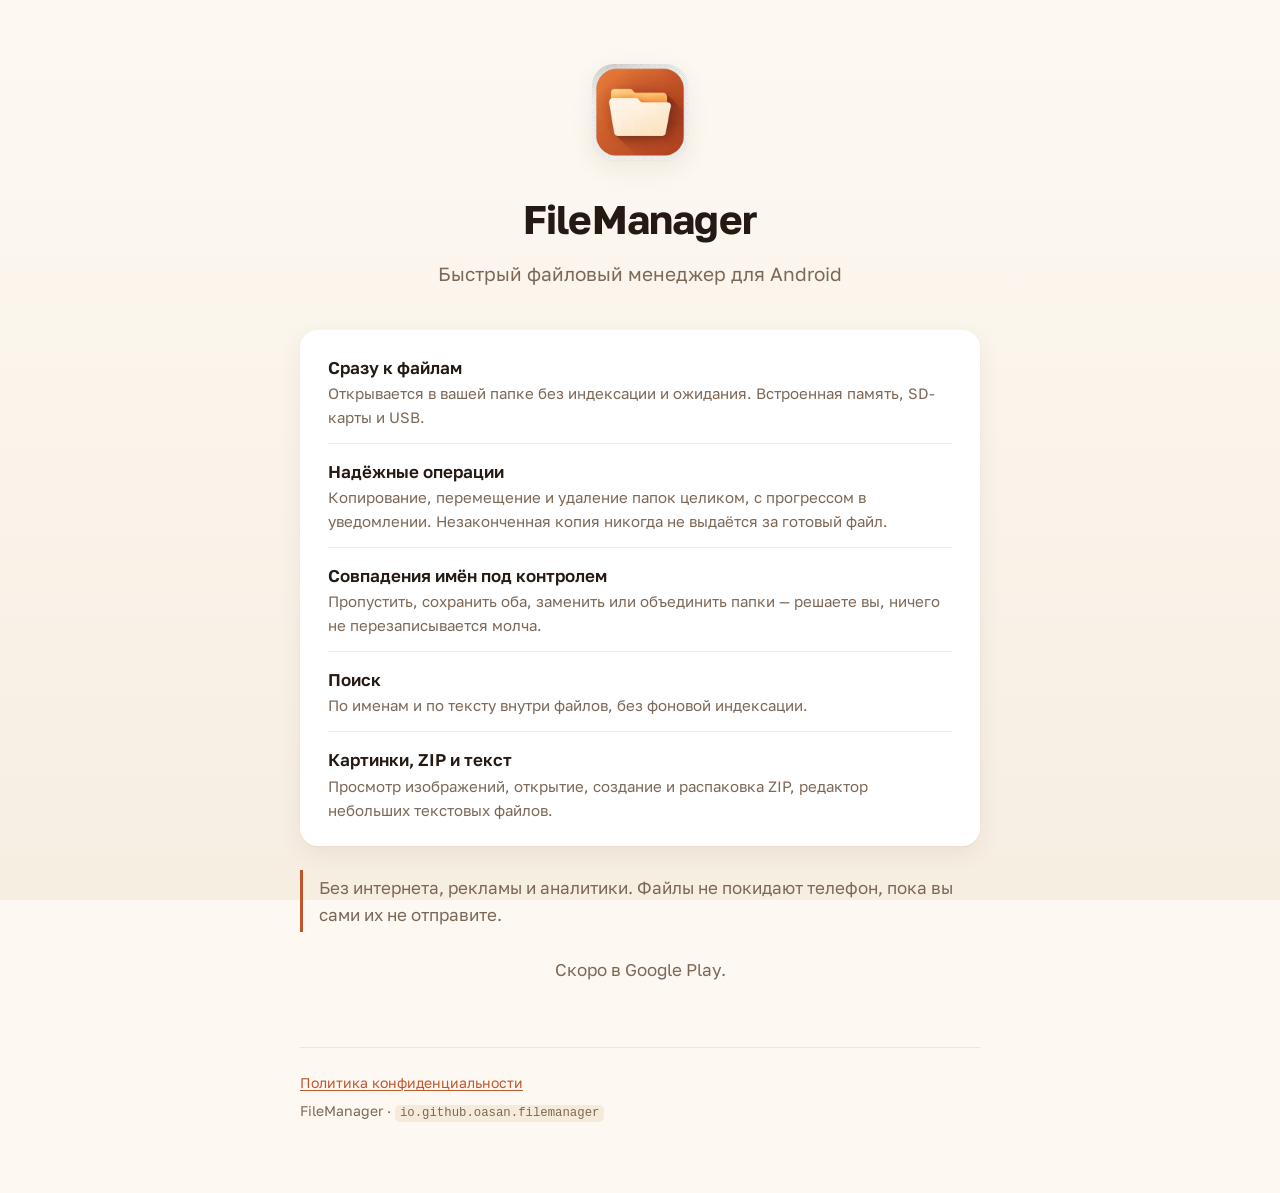
==== index.html @ 6336cf54 "Начальная версия Co-Authored-By: Claude Opus 5.5 <noreply@anthropic.com>" ====
<!doctype html>
<html lang="ru">
<head>
<meta charset="utf-8">
<meta name="viewport" content="width=device-width, initial-scale=1, viewport-fit=cover">
<title>FileManager — файловый менеджер для Android</title>
<meta name="description" content="Быстрый файловый менеджер для Android: папки, носители, копирование, поиск, ZIP. Без интернета и рекламы.">
<link rel="icon" type="image/webp" href="assets/icon.webp">
<link rel="stylesheet" href="assets/style.css">
</head>
<body>

<main>

  <header class="hero">
    <img src="assets/icon.webp" alt="" width="96" height="96">
    <h1>FileManager</h1>
    <p>Быстрый файловый менеджер для Android</p>
  </header>

  <div class="card">
    <ul class="features">
      <li><b>Сразу к файлам</b><span>Открывается в вашей папке без индексации и ожидания. Встроенная память, SD-карты и USB.</span></li>
      <li><b>Надёжные операции</b><span>Копирование, перемещение и удаление папок целиком, с прогрессом в уведомлении. Незаконченная копия никогда не выдаётся за готовый файл.</span></li>
      <li><b>Совпадения имён под контролем</b><span>Пропустить, сохранить оба, заменить или объединить папки — решаете вы, ничего не перезаписывается молча.</span></li>
      <li><b>Поиск</b><span>По именам и по тексту внутри файлов, без фоновой индексации.</span></li>
      <li><b>Картинки, ZIP и текст</b><span>Просмотр изображений, открытие, создание и распаковка ZIP, редактор небольших текстовых файлов.</span></li>
    </ul>
  </div>

  <p class="note">Без интернета, рекламы и аналитики. Файлы не покидают телефон,
  пока вы сами их не отправите.</p>

  <p style="text-align:center;color:var(--text-secondary)">Скоро в Google Play.</p>

</main>

<footer>
  <p><a href="privacy.html">Политика конфиденциальности</a></p>
  <p>FileManager · <code>io.github.oasan.filemanager</code></p>
</footer>

</body>
</html>
---- assets/style.css ----
/* Тёплая палитра приложения (assets/palettes/palettes.css):
   светлая тема — значения по умолчанию, тёмная переопределяет только роли. */
@font-face {
  font-family: "Golos Text";
  src: url("../fonts/GolosText-VariableFont_wght.ttf") format("truetype-variations");
  font-weight: 400 700;
  font-display: swap;
}

:root {
  --accent: #C0562B;
  --accent-pressed: #A24521;
  --on-accent: #FFFFFF;
  --text-primary: #251A13;
  --text-secondary: #7D6857;
  --bg-top: #FDF9F2;
  --bg-bottom: #F7EEE2;
  --surface: #FFFFFF;
  --divider: rgba(72, 44, 26, .09);
  --quiet: #F6EBDA;
  --shadow: 0 1px 2px rgba(72, 44, 26, .04), 0 8px 24px rgba(72, 44, 26, .07);
  color-scheme: light dark;
}

@media (prefers-color-scheme: dark) {
  :root {
    --accent: #E8A97E;
    --accent-pressed: #D58C60;
    --on-accent: #251A13;
    --text-primary: #F5EADE;
    --text-secondary: #B8A18E;
    --bg-top: #211A15;
    --bg-bottom: #17110D;
    --surface: #2C221B;
    --divider: rgba(245, 234, 222, .09);
    --quiet: #31261E;
    --shadow: 0 1px 2px rgba(0, 0, 0, .3), 0 8px 24px rgba(0, 0, 0, .25);
  }
}

* { box-sizing: border-box; }

body {
  margin: 0;
  padding: 0 20px 64px;
  font-family: "Golos Text", -apple-system, BlinkMacSystemFont, "Segoe UI", Roboto, sans-serif;
  font-size: 17px;
  line-height: 1.6;
  color: var(--text-primary);
  background: var(--bg-top);
  background-image: linear-gradient(180deg, var(--bg-top) 0%, var(--bg-bottom) 100%);
  background-attachment: fixed;
  -webkit-font-smoothing: antialiased;
}

main { max-width: 680px; margin: 0 auto; }

/* Шапка */
.hero { text-align: center; padding: 64px 0 40px; }
.hero img {
  width: 96px; height: 96px;
  border-radius: 22px;
  box-shadow: var(--shadow);
}
.hero h1 {
  margin: 20px 0 8px;
  font-size: 40px;
  font-weight: 700;
  letter-spacing: -.02em;
}
.hero p {
  margin: 0;
  font-size: 19px;
  color: var(--text-secondary);
}

h2 {
  margin: 48px 0 16px;
  font-size: 24px;
  font-weight: 600;
  letter-spacing: -.01em;
}
h3 {
  margin: 32px 0 8px;
  font-size: 19px;
  font-weight: 600;
}
p { margin: 0 0 16px; }

a { color: var(--accent); text-decoration-thickness: 1px; text-underline-offset: 2px; }
a:hover { color: var(--accent-pressed); }

code {
  font-family: ui-monospace, "JetBrains Mono", "SF Mono", Menlo, monospace;
  font-size: .88em;
  background: var(--quiet);
  padding: .1em .4em;
  border-radius: 5px;
}

/* Карточка — приподнятая поверхность, как surfaceRaised в приложении */
.card {
  background: var(--surface);
  border-radius: 18px;
  padding: 24px 28px;
  box-shadow: var(--shadow);
}
.card h2:first-child, .card h3:first-child { margin-top: 0; }

/* Список возможностей */
.features { list-style: none; padding: 0; margin: 0; }
.features li {
  padding: 14px 0;
  border-top: 1px solid var(--divider);
}
.features li:first-child { border-top: none; padding-top: 0; }
.features li:last-child { padding-bottom: 0; }
.features b { font-weight: 600; }
.features span { display: block; color: var(--text-secondary); font-size: 15px; }

/* Снимок экрана */
figure { margin: 32px 0; text-align: center; }
figure img {
  max-width: 260px;
  width: 100%;
  border-radius: 20px;
  box-shadow: var(--shadow);
}
figcaption {
  margin-top: 12px;
  font-size: 14px;
  color: var(--text-secondary);
}

/* Заметная плашка — например, «нет интернета» */
.note {
  border-left: 3px solid var(--accent);
  padding: 4px 0 4px 16px;
  margin: 24px 0;
  color: var(--text-secondary);
}

.back {
  display: inline-block;
  margin: 48px 0 0;
  font-size: 15px;
}

footer {
  max-width: 680px;
  margin: 64px auto 0;
  padding-top: 24px;
  border-top: 1px solid var(--divider);
  font-size: 14px;
  color: var(--text-secondary);
}
footer p { margin: 0 0 6px; }

.updated { color: var(--text-secondary); font-size: 15px; margin-top: -8px; }

@media (max-width: 480px) {
  body { font-size: 16px; }
  .hero { padding: 40px 0 28px; }
  .hero h1 { font-size: 32px; }
  .hero p { font-size: 17px; }
  .card { padding: 20px; border-radius: 14px; }
  h2 { font-size: 21px; }
}
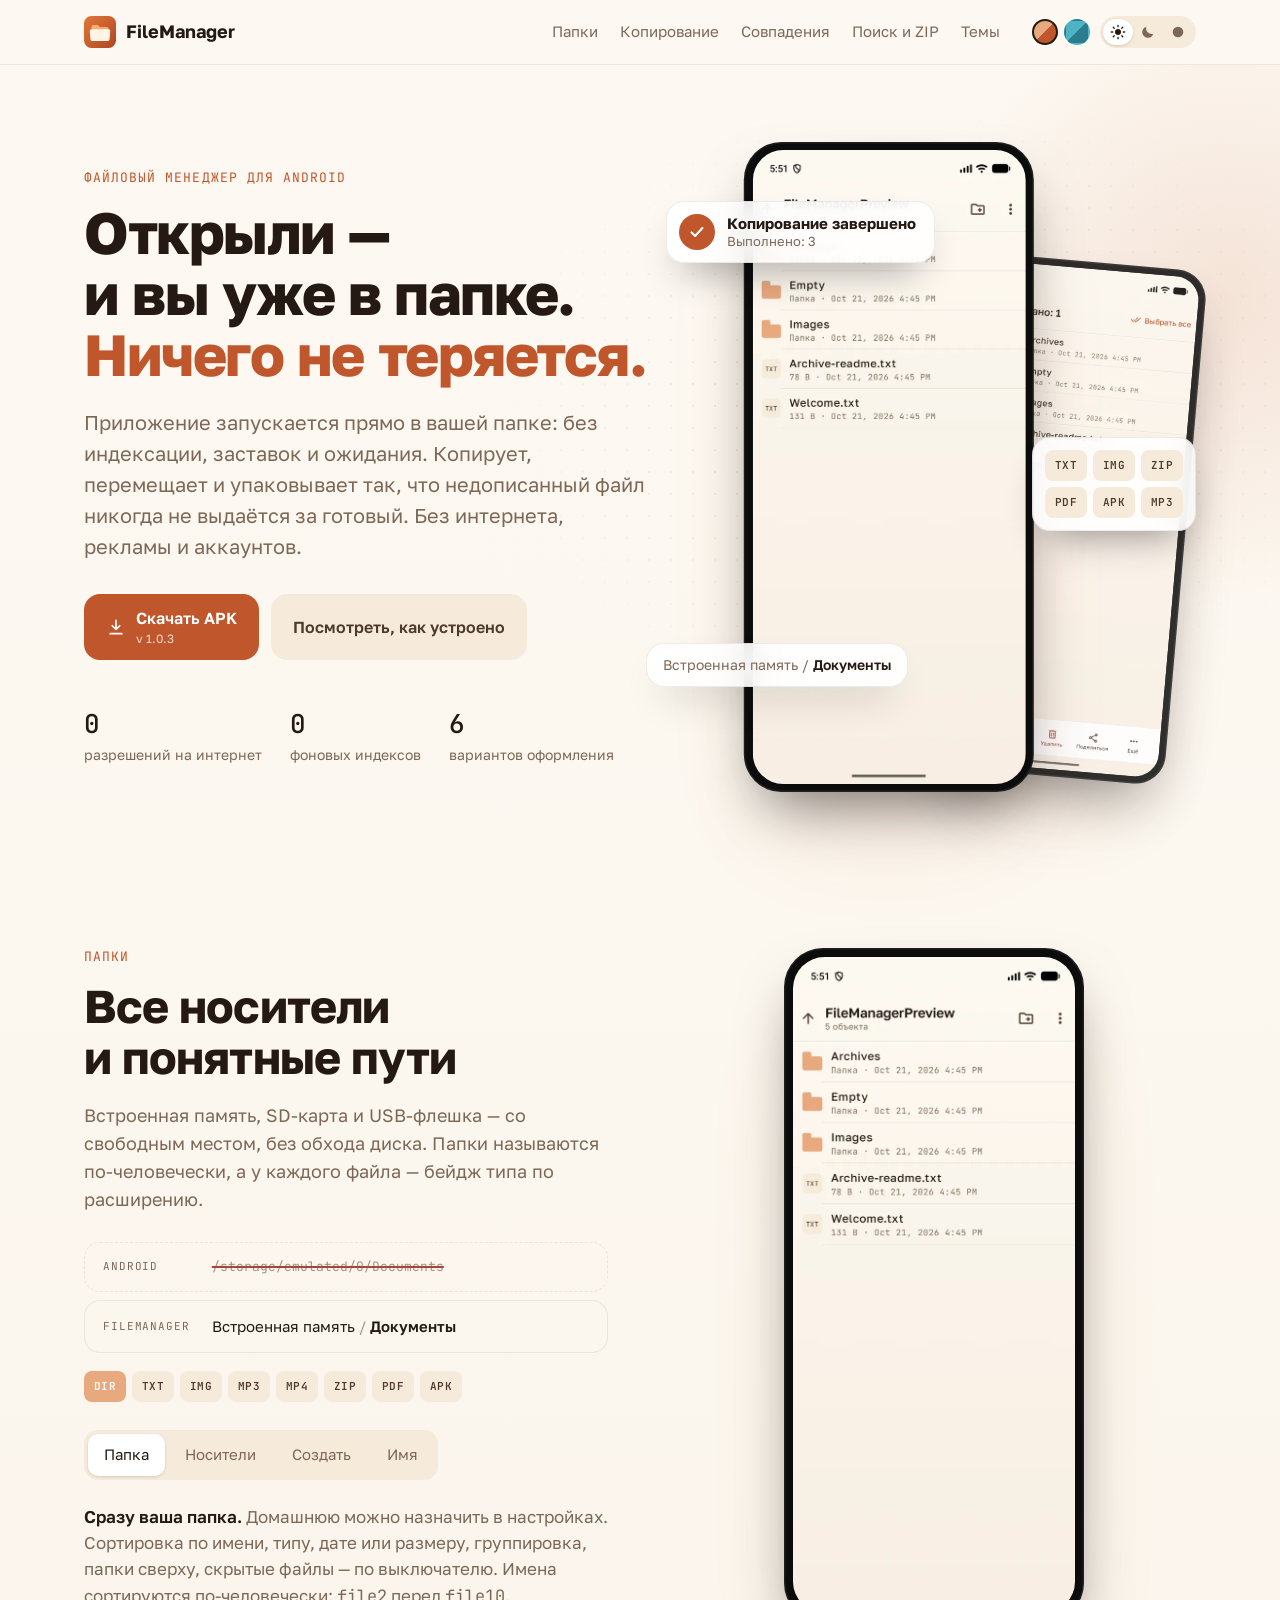
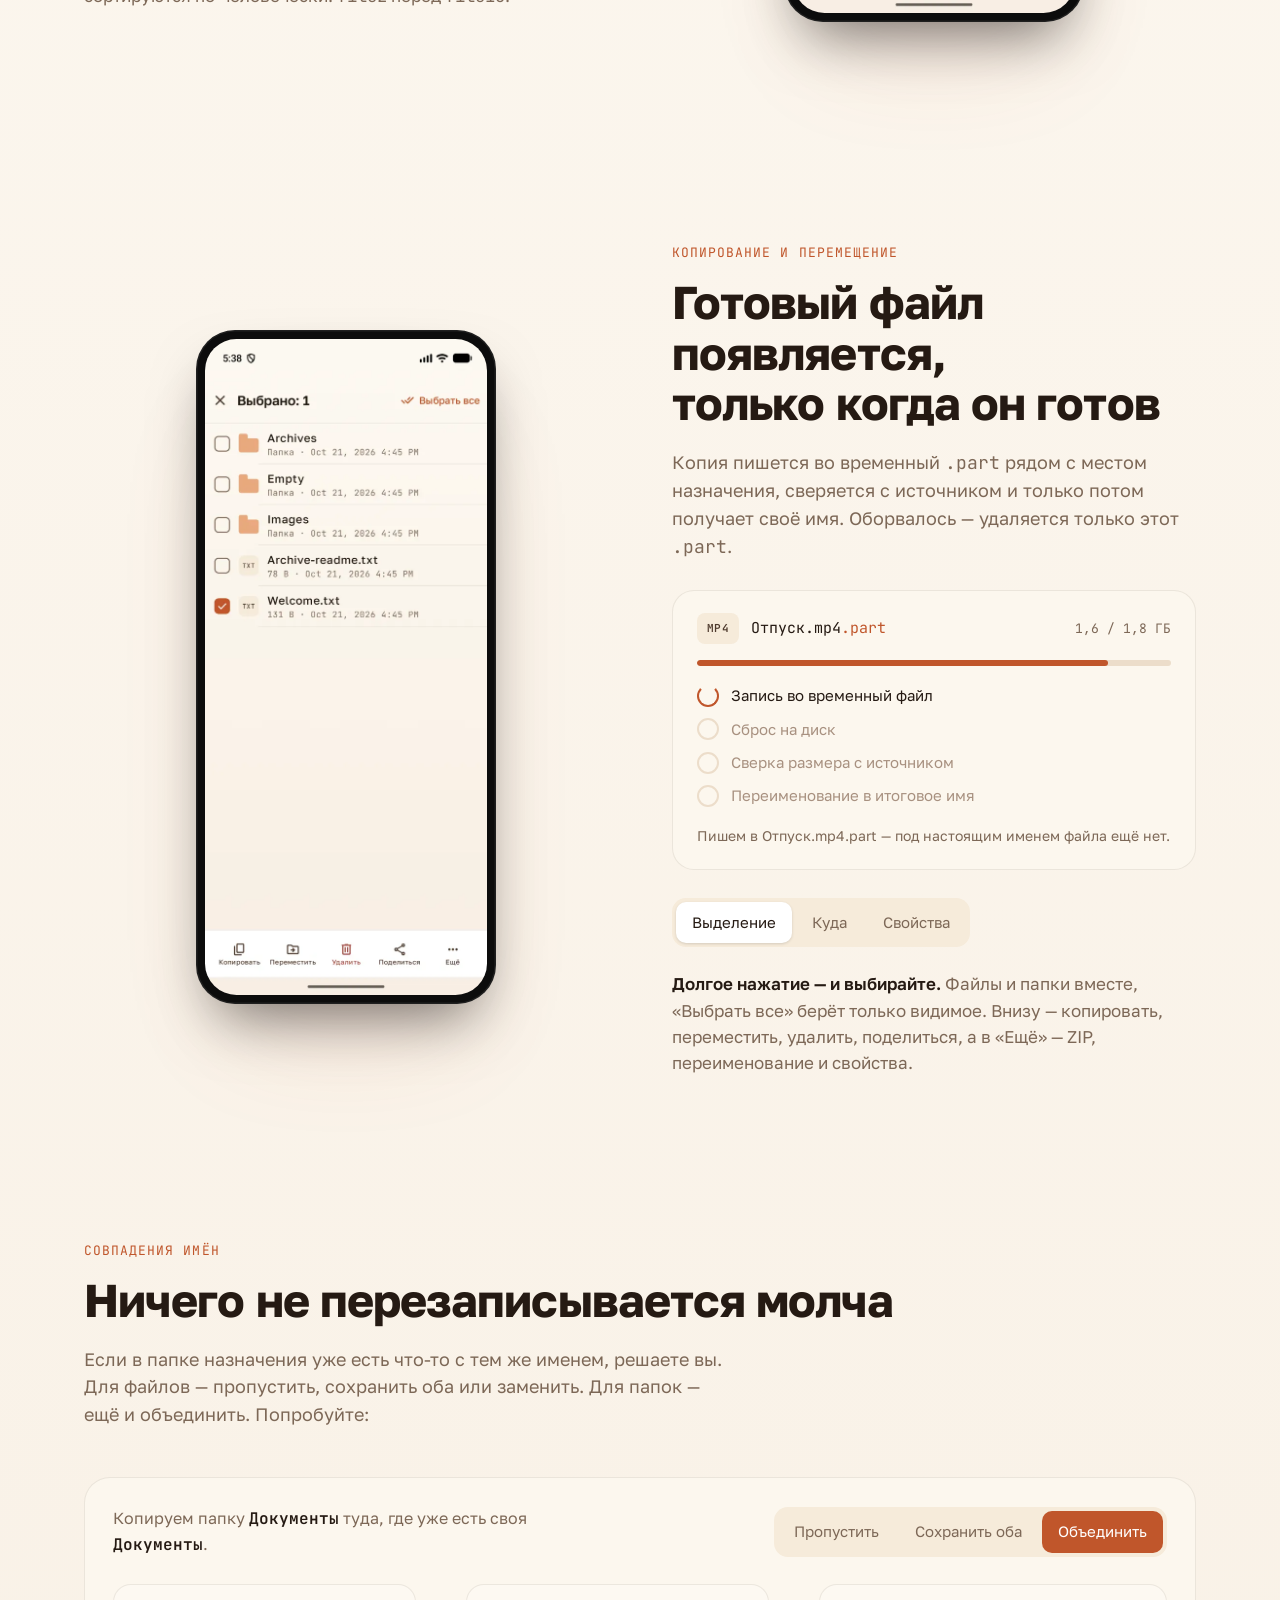
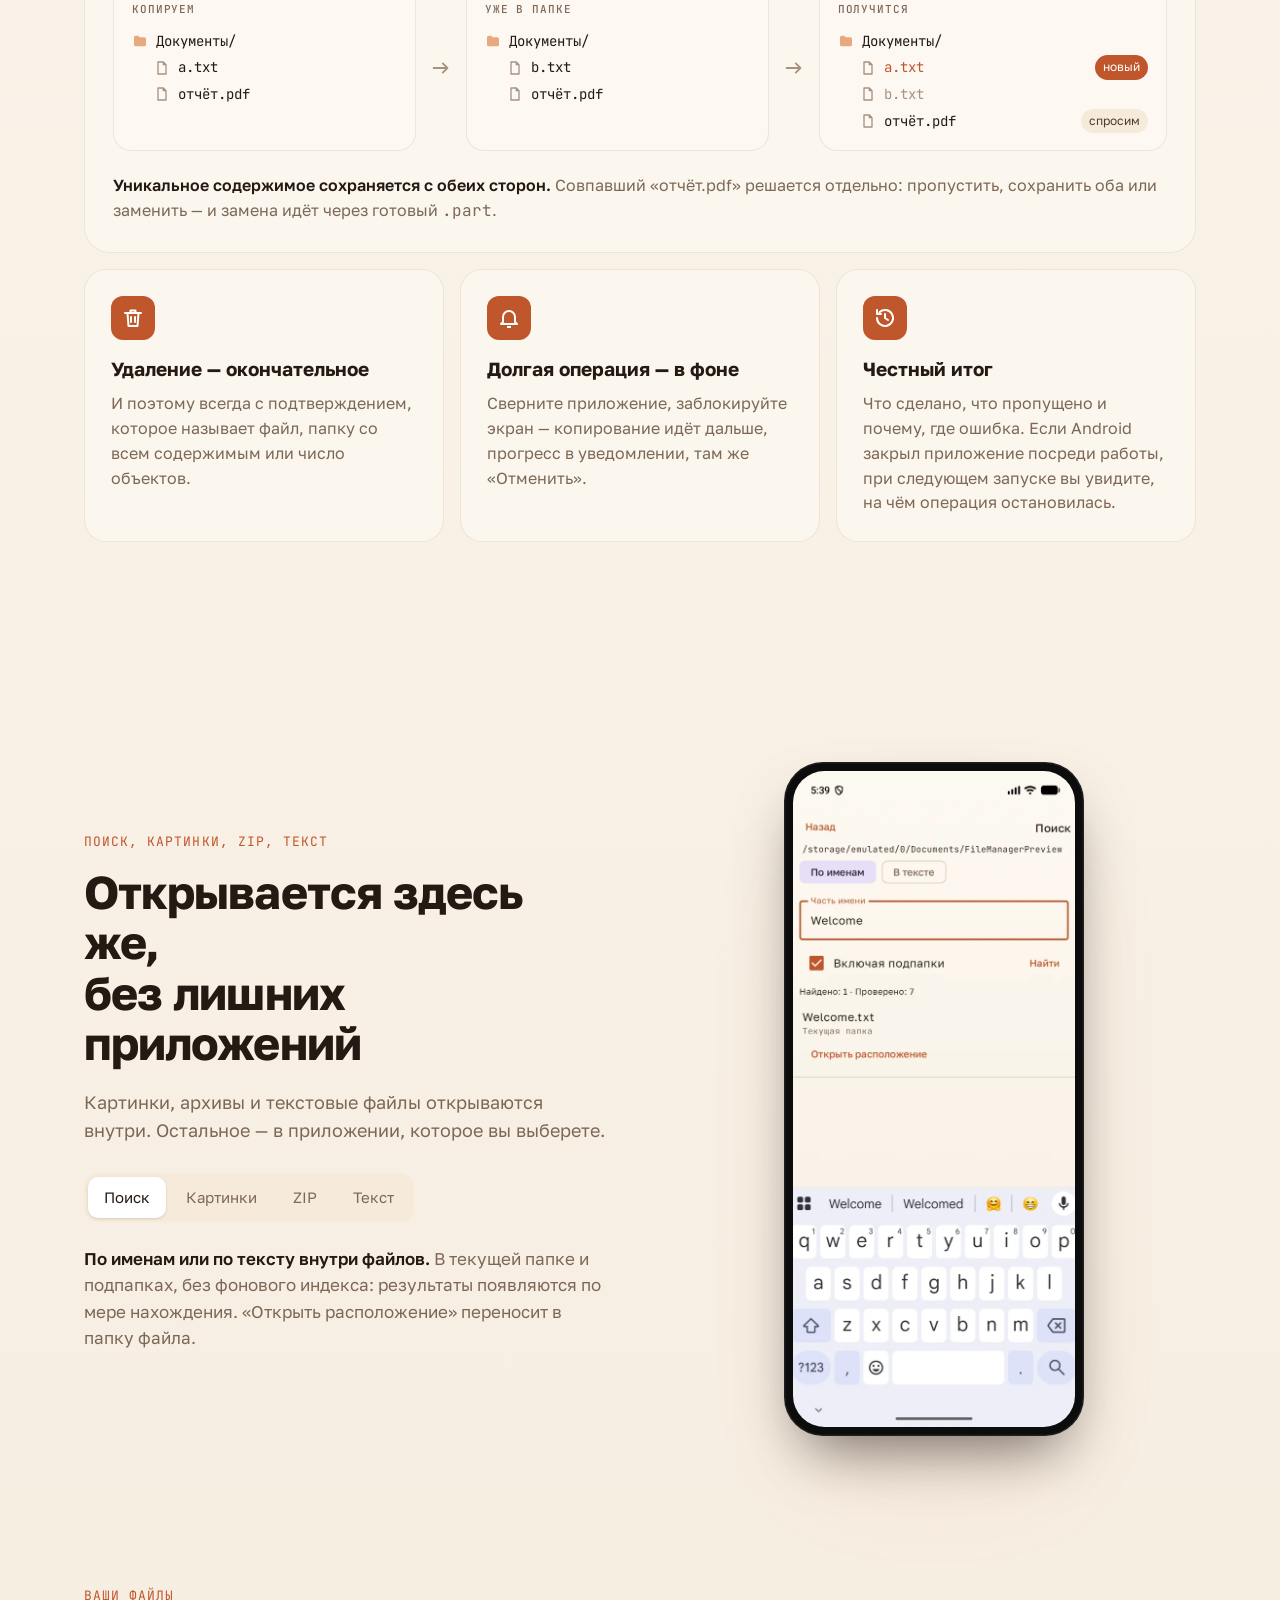
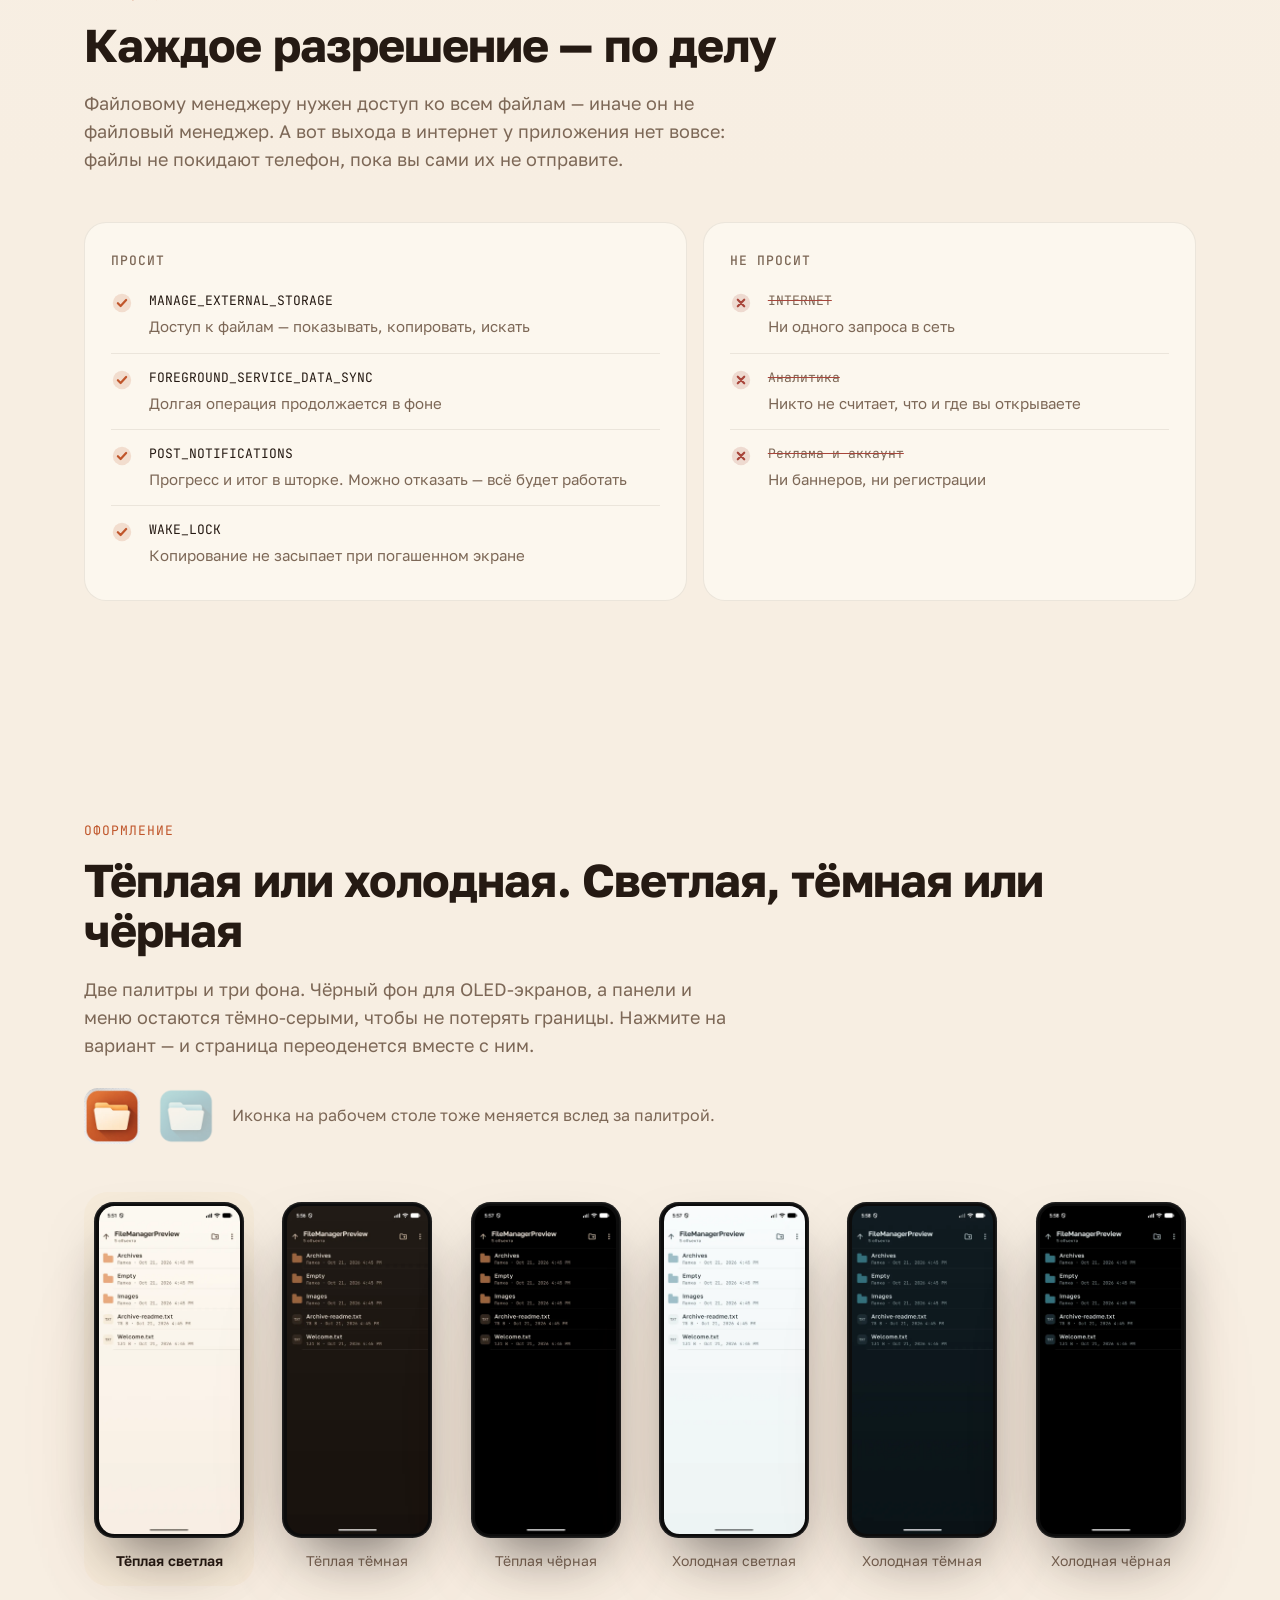
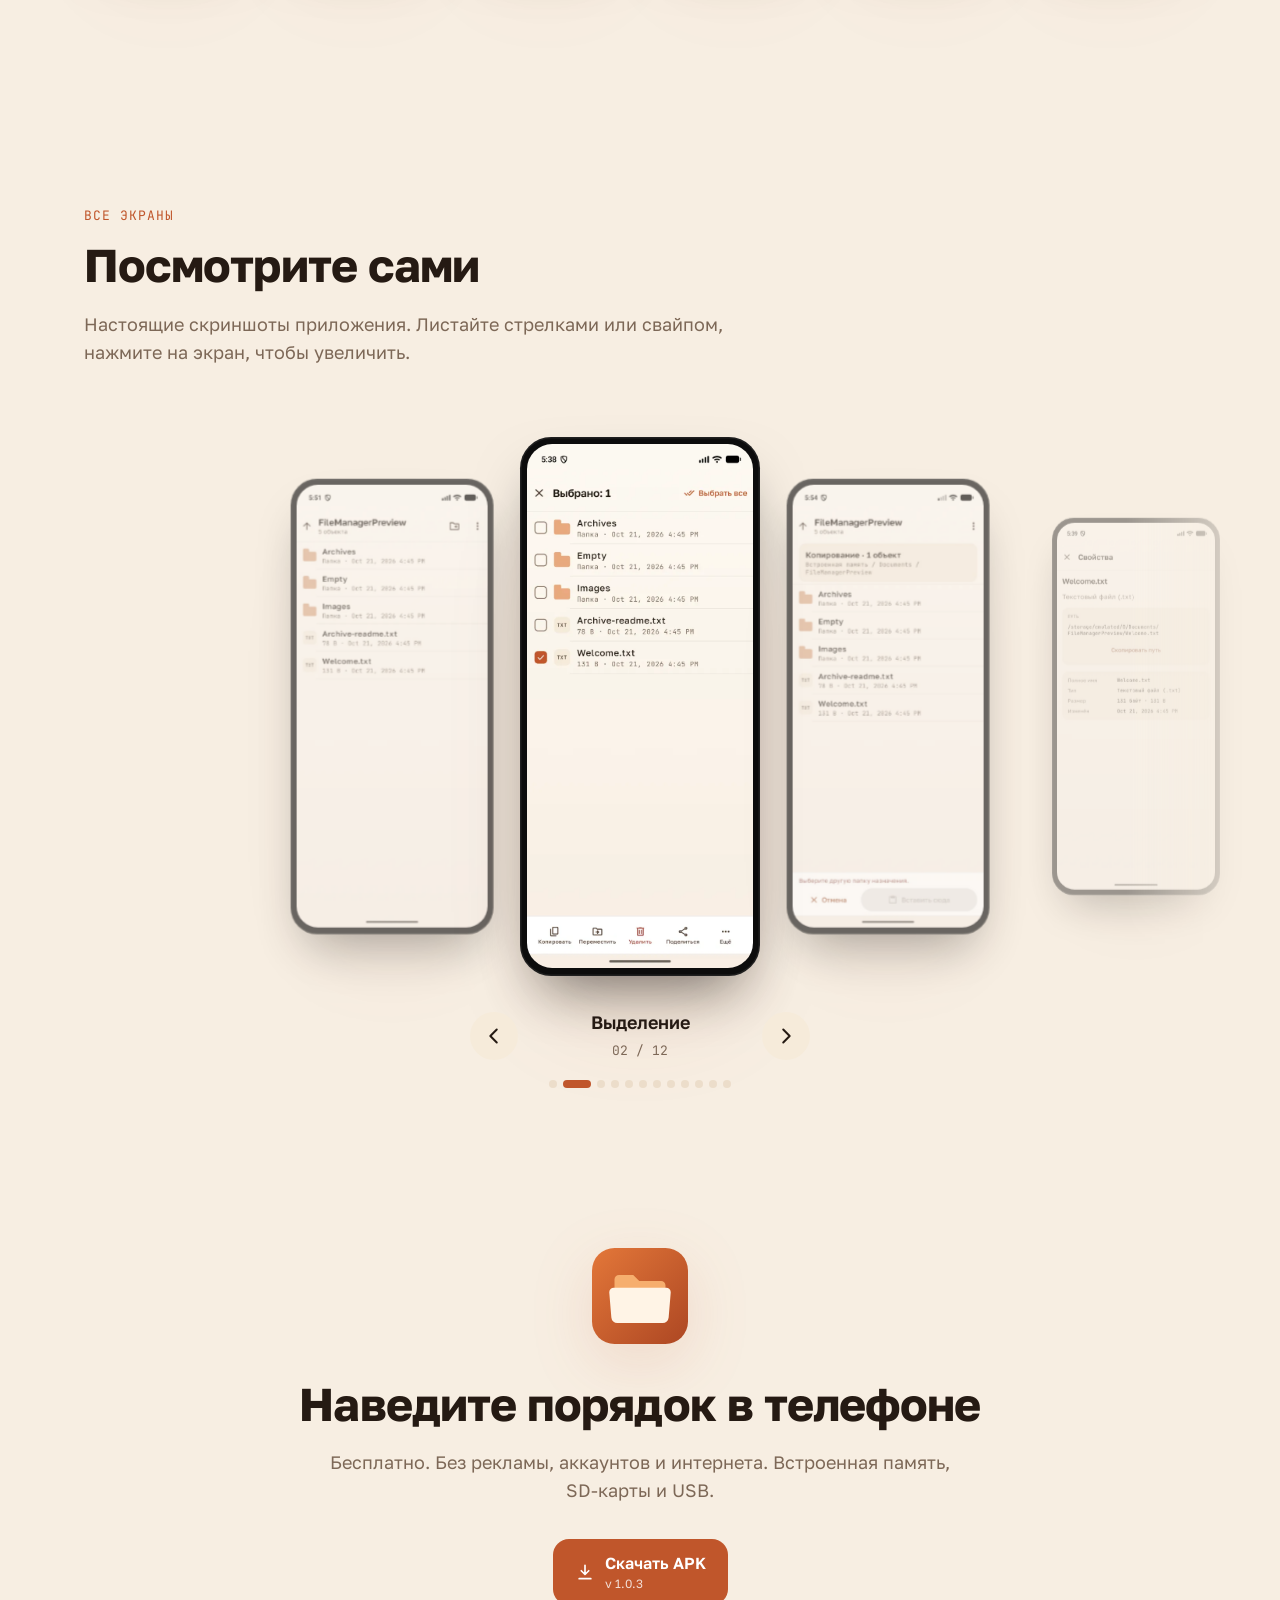
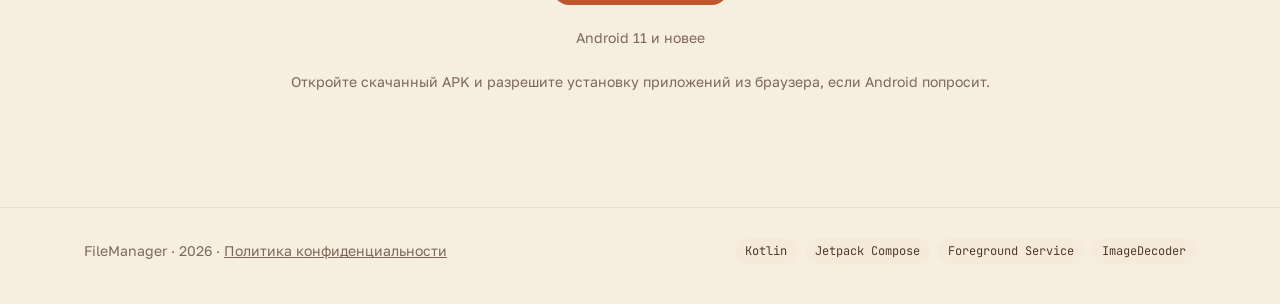
==== commit 3e7c9f6d: "Переработана страница приложения - Добавлен лендинг в стиле сайта «Аудиокниг»: разделы о папках,   к" ====
--- a/index.html
+++ b/index.html
@@ -1,44 +1,1128 @@
 <!doctype html>
-<html lang="ru">
+<html lang="ru" data-palette="warm" data-bg="dark">
 <head>
 <meta charset="utf-8">
 <meta name="viewport" content="width=device-width, initial-scale=1, viewport-fit=cover">
 <title>FileManager — файловый менеджер для Android</title>
-<meta name="description" content="Быстрый файловый менеджер для Android: папки, носители, копирование, поиск, ZIP. Без интернета и рекламы.">
-<link rel="icon" type="image/webp" href="assets/icon.webp">
-<link rel="stylesheet" href="assets/style.css">
+<meta name="description" content="Быстрый файловый менеджер для Android: открывается сразу в вашей папке, копирует без потерь, ищет по именам и тексту, работает с ZIP. Без интернета и рекламы.">
+<link rel="icon" href="data:image/svg+xml,%3Csvg xmlns='http://www.w3.org/2000/svg' viewBox='0 0 64 64'%3E%3Crect width='64' height='64' rx='15' fill='%23C0562B'/%3E%3Cpath d='M15 22a3 3 0 0 1 3-3h9l4 4h15a3 3 0 0 1 3 3v6H15z' fill='%23F6AE6E'/%3E%3Crect x='12' y='27' width='40' height='22' rx='4' fill='%23FFF4E6'/%3E%3C/svg%3E">
+<style>
+@font-face { font-family: "Golos Text"; src: url("fonts/GolosText-VariableFont_wght.ttf") format("truetype"); font-weight: 400 900; font-display: swap; }
+@font-face { font-family: "JetBrains Mono"; src: url("fonts/JetBrainsMono-VariableFont_wght.ttf") format("truetype"); font-weight: 100 800; font-display: swap; }
+
+/* Цвета — роли из Color.kt приложения (палитры всех тем). */
+:root, [data-palette="warm"][data-bg="light"] {
+  color-scheme: light;
+  --accent: #C0562B; --accent-pressed: #A24521; --on-accent: #FFFFFF;
+  --text-primary: #251A13; --text-secondary: #7D6857; --icon-muted: #A89180;
+  --bg-top: #FDF9F2; --bg-bottom: #F7EEE2;
+  --surface: #FFFFFF; --sheet: #FCF7EE; --quiet: #F6EBDA; --quiet-text: #4E3A2D;
+  --groove: #ECDDCA; --divider: #482C1A17; --folder: #E8A97E; --danger: #A8453A;
+  --glow: #C0562B22;
+}
+[data-palette="warm"][data-bg="dark"], [data-palette="warm"][data-bg="black"] {
+  color-scheme: dark;
+  --accent: #E8A97E; --accent-pressed: #D58C60; --on-accent: #251A13;
+  --text-primary: #F5EADE; --text-secondary: #B8A18E; --icon-muted: #96806E;
+  --bg-top: #211A15; --bg-bottom: #17110D;
+  --surface: #433329; --sheet: #2B211A; --quiet: #31261E; --quiet-text: #D8C3AD;
+  --groove: #3A2D23; --divider: #F5EADE17; --folder: #986440; --danger: #E69B8E;
+  --glow: #E8A97E1f;
+}
+[data-palette="cool"][data-bg="light"] {
+  color-scheme: light;
+  --accent: #2B7D8E; --accent-pressed: #24697A; --on-accent: #FFFFFF;
+  --text-primary: #16232B; --text-secondary: #5F727C; --icon-muted: #93A7AE;
+  --bg-top: #F8FBFC; --bg-bottom: #EDF4F5;
+  --surface: #FFFFFF; --sheet: #F6FAFB; --quiet: #EAF1F2; --quiet-text: #3D5058;
+  --groove: #DDE8EA; --divider: #16232B17; --folder: #9DBFC7; --danger: #9C4A52;
+  --glow: #2B7D8E22;
+}
+[data-palette="cool"][data-bg="dark"], [data-palette="cool"][data-bg="black"] {
+  color-scheme: dark;
+  --accent: #4FB3C6; --accent-pressed: #3D97A9; --on-accent: #07141A;
+  --text-primary: #E8F1F3; --text-secondary: #8EA3AB; --icon-muted: #74898F;
+  --bg-top: #101B21; --bg-bottom: #0A1317;
+  --surface: #2A3B43; --sheet: #17242B; --quiet: #1C2A31; --quiet-text: #B6C7CD;
+  --groove: #22323A; --divider: #E8F1F317; --folder: #35707C; --danger: #E08A92;
+  --glow: #4FB3C61f;
+}
+/* Цвета логотипа — по иконке приложения, одинаковые в светлой и тёмной теме. */
+[data-palette="warm"] { --logo-a: #E37739; --logo-b: #AD4723; --logo-back: #F6AE6E; }
+[data-palette="cool"] { --logo-a: #3A9AAD; --logo-b: #1F5E6B; --logo-back: #8FD0DC; }
+/* Чёрный фон, как в приложении: меняется только фон, панели остаются тёмными. */
+/* Селектор из двух атрибутов — иначе правило палитры выше перебивает его по специфичности. */
+[data-palette][data-bg="black"] { --bg-top: #000000; --bg-bottom: #000000; --sheet: #0E0B09; --quiet: #1A1512; }
+[data-palette="cool"][data-bg="black"] { --sheet: #0A1013; --quiet: #141E23; }
+
+* { box-sizing: border-box; }
+html { scroll-behavior: smooth; }
+body {
+  margin: 0;
+  font-family: "Golos Text", system-ui, sans-serif;
+  color: var(--text-primary);
+  background: var(--bg-bottom);
+  background-image: linear-gradient(180deg, var(--bg-top), var(--bg-bottom) 60%);
+  -webkit-font-smoothing: antialiased;
+  line-height: 1.55;
+  overflow-x: hidden;
+  overflow-x: clip;
+}
+img { display: block; max-width: 100%; }
+a { color: var(--accent); }
+.mono { font-family: "JetBrains Mono", ui-monospace, monospace; }
+.wrap { max-width: 1160px; margin: 0 auto; padding: 0 24px; }
+@media (max-width: 600px) { .wrap { padding: 0 16px; } }
+
+/* ---------- Шапка ---------- */
+header.top {
+  position: sticky; top: 0; z-index: 20;
+  backdrop-filter: blur(14px) saturate(1.3);
+  -webkit-backdrop-filter: blur(14px) saturate(1.3);
+  background: color-mix(in srgb, var(--bg-top) 78%, transparent);
+  border-bottom: 1px solid var(--divider);
+}
+.top .wrap { display: flex; align-items: center; gap: 24px; height: 64px; }
+.brand { display: flex; align-items: center; gap: 10px; font-weight: 700; font-size: 18px; text-decoration: none; color: var(--text-primary); }
+.brand svg { width: 32px; height: 32px; }
+nav.links { display: flex; gap: 22px; margin-left: auto; }
+nav.links a { color: var(--text-secondary); text-decoration: none; font-size: 15px; }
+nav.links a:hover { color: var(--text-primary); }
+@media (max-width: 900px) { nav.links { display: none; } }
+
+.switcher { display: flex; gap: 6px; align-items: center; margin-left: 8px; }
+@media (max-width: 900px) { .switcher { margin-left: auto; } }
+.swatch {
+  width: 26px; height: 26px; border-radius: 50%; border: 2px solid transparent; cursor: pointer; padding: 0;
+  outline-offset: 2px;
+}
+.swatch[aria-pressed="true"] { border-color: var(--text-primary); }
+.swatch.warm { background: linear-gradient(135deg, #E8A97E 50%, #C0562B 50%); }
+.swatch.cool { background: linear-gradient(135deg, #4FB3C6 50%, #2B7D8E 50%); }
+.seg {
+  display: inline-flex; background: var(--quiet); border-radius: 999px; padding: 3px; margin-left: 4px;
+}
+.seg button {
+  border: 0; background: transparent; color: var(--text-secondary); cursor: pointer;
+  width: 30px; height: 26px; border-radius: 999px; display: grid; place-items: center;
+}
+.seg button[aria-pressed="true"] { background: var(--surface); color: var(--text-primary); box-shadow: 0 1px 3px #0002; }
+.seg svg { width: 16px; height: 16px; }
+
+/* ---------- Кнопки ---------- */
+.btn {
+  display: inline-flex; align-items: center; gap: 10px; font: inherit; font-weight: 600; font-size: 16px;
+  padding: 14px 22px; border-radius: 16px; text-decoration: none; cursor: pointer; border: 0;
+  transition: transform .15s, background-color .2s;
+}
+.btn:active { transform: scale(.97); }
+.btn.primary { background: var(--accent); color: var(--on-accent); }
+.btn.primary:hover { background: var(--accent-pressed); }
+.btn.quiet { background: var(--quiet); color: var(--quiet-text); }
+.btn svg { width: 20px; height: 20px; }
+.btn .label { display: flex; flex-direction: column; gap: 2px; text-align: left; line-height: 1.3; }
+.btn .version { font-size: 12px; font-weight: 400; opacity: .8; }
+
+/* ---------- Телефон ---------- */
+.phone {
+  position: relative; margin: 0;
+  width: var(--w, 290px); aspect-ratio: 1080 / 2424;
+  border-radius: calc(var(--w, 290px) * .13);
+  padding: calc(var(--w, 290px) * .03);
+  background: #0c0c0c;
+  box-shadow: 0 0 0 1.5px #ffffff14 inset, 0 30px 60px -20px #0008, 0 60px 120px -40px var(--glow);
+  cursor: zoom-in;
+}
+.phone img {
+  width: 100%; height: 100%; object-fit: cover;
+  border-radius: calc(var(--w, 290px) * .105);
+  background: var(--bg-bottom);
+  transition: opacity .25s;
+}
+.phone img.fading { opacity: 0; }
+
+/* ---------- Первый экран ---------- */
+/* overflow-x: clip — подсветка и сетка не должны давать горизонтальную прокрутку */
+.hero { padding: 72px 0 40px; position: relative; overflow-x: clip; }
+.hero .wrap { display: grid; grid-template-columns: 1.05fr .95fr; gap: 40px; align-items: center; }
+.hero .wrap > *, .split > * { min-width: 0; }
+.hero h1 { font-size: clamp(36px, 4.9vw, 58px); line-height: 1.05; letter-spacing: -.025em; margin: 0 0 22px; font-weight: 750; }
+.hero h1 em { font-style: normal; color: var(--accent); }
+.hero .lead { font-size: clamp(17px, 1.7vw, 20px); color: var(--text-secondary); max-width: 34em; margin: 0 0 32px; }
+.hero .cta { display: flex; gap: 12px; flex-wrap: wrap; }
+.hero .facts { display: flex; gap: 28px; margin-top: 44px; flex-wrap: wrap; }
+.hero .facts div { font-size: 14px; color: var(--text-secondary); }
+.hero .facts b { display: block; font-family: "JetBrains Mono", monospace; font-weight: 500; font-size: 26px; color: var(--text-primary); }
+.blob {
+  position: absolute; inset: -10% -20% auto auto; width: 620px; height: 620px; border-radius: 50%;
+  background: radial-gradient(closest-side, var(--glow), transparent); pointer-events: none; z-index: -1;
+}
+/* Сетка в точку за телефонами — как миллиметровка под файлами */
+.grid-bg {
+  position: absolute; inset: 0; pointer-events: none; z-index: -1;
+  background-image: radial-gradient(var(--divider) 1.2px, transparent 1.2px);
+  background-size: 22px 22px;
+  mask-image: radial-gradient(ellipse 50% 60% at 72% 45%, #000 20%, transparent 75%);
+  -webkit-mask-image: radial-gradient(ellipse 50% 60% at 72% 45%, #000 20%, transparent 75%);
+}
+
+/* Телефон, а вокруг — элементы интерфейса, вынутые из него */
+.hero-stage { position: relative; height: 660px; display: grid; place-items: center; }
+.hero-stage .phone.main { --w: 290px; z-index: 1; }
+.hero-stage .phone.side { --w: 230px; position: absolute; right: 2%; bottom: 20px; rotate: 5deg; opacity: .85; }
+.hero-stage .phone.main { translate: -18% 0; }
+.float {
+  position: absolute; z-index: 2; border-radius: 18px; background: color-mix(in srgb, var(--surface) 88%, transparent);
+  backdrop-filter: blur(12px); -webkit-backdrop-filter: blur(12px);
+  border: 1px solid var(--divider); box-shadow: 0 20px 40px -18px #0007;
+  animation: bob 6s ease-in-out infinite;
+}
+.toast { top: 64px; left: -4%; display: grid; grid-template-columns: 36px auto; gap: 2px 12px; align-items: center; padding: 12px 18px 12px 12px; }
+.toast .ic { grid-row: span 2; width: 36px; height: 36px; border-radius: 50%; background: var(--accent); color: var(--on-accent); display: grid; place-items: center; }
+.toast .ic svg { width: 20px; height: 20px; }
+.toast b { font-size: 15px; line-height: 1.2; }
+.toast span { font-size: 13px; color: var(--text-secondary); line-height: 1.2; }
+.crumb { bottom: 110px; left: -8%; padding: 10px 16px; font-size: 14px; animation-delay: -2s; }
+.crumb span { color: var(--text-secondary); }
+.crumb b { font-weight: 600; }
+.badges { top: 300px; right: 0; padding: 12px; display: grid; grid-template-columns: repeat(3, auto); gap: 6px; animation-delay: -4s; }
+@keyframes bob { 50% { translate: 0 -8px; } }
+@media (max-width: 900px) {
+  .hero { padding-top: 40px; }
+  .hero .wrap { grid-template-columns: 1fr; }
+  .hero-stage { height: 560px; max-width: 460px; width: 100%; margin: 0 auto; }
+  .hero-stage .phone.main { --w: 240px; }
+  .hero-stage .phone.side { --w: 190px; }
+  .toast { left: 0; top: 40px; }
+  .crumb { left: 0; }
+}
+@media (max-width: 600px) {
+  .hero .cta { justify-content: center; }
+  .hero .facts { display: grid; grid-template-columns: repeat(3, 1fr); gap: 14px; margin-top: 36px; text-align: center; }
+  .hero .facts div { font-size: 13px; line-height: 1.35; }
+  .hero .facts b { font-size: 24px; margin-bottom: 4px; }
+  .badges { display: none; }
+}
+@media (max-width: 420px) {
+  .hero-stage { height: 480px; }
+  .hero-stage .phone.main { --w: 200px; }
+  .hero-stage .phone.side { --w: 160px; }
+  .toast { padding: 10px 14px 10px 10px; }
+  .toast b { font-size: 14px; }
+  .crumb { font-size: 13px; bottom: 70px; }
+}
+
+/* Бейдж типа файла — как в списке приложения */
+.badge {
+  font-family: "JetBrains Mono", monospace; font-size: 11px; font-weight: 600; letter-spacing: .04em;
+  min-width: 42px; padding: 7px 8px; border-radius: 8px; text-align: center;
+  background: var(--quiet); color: var(--quiet-text);
+}
+.badge.dir { background: var(--folder); color: var(--on-accent); }
+
+/* ---------- Секции ---------- */
+section.block { padding: 110px 0; }
+@media (max-width: 700px) { section.block { padding: 72px 0; } }
+.eyebrow { font-family: "JetBrains Mono", monospace; font-size: 13px; letter-spacing: .08em; text-transform: uppercase; color: var(--accent); margin: 0 0 14px; }
+h2 { font-size: clamp(30px, 3.8vw, 46px); line-height: 1.1; letter-spacing: -.02em; margin: 0 0 20px; font-weight: 720; }
+.sub { color: var(--text-secondary); font-size: 18px; max-width: 36em; margin: 0; }
+
+.split { display: grid; grid-template-columns: 1fr 1fr; gap: 64px; align-items: center; }
+.split.flip > :first-child { order: 2; }
+.stage { display: flex; justify-content: center; position: relative; }
+.stage .phone { --w: 300px; }
+
+/* На телефоне скриншот оказывается под текстом, и вкладки уходят с экрана.
+   Колонка блоком, а не сеткой, а текстовая часть с вкладками — display: contents:
+   так вкладки и телефон лежат в одном контейнере, и вкладки прилипают
+   к шапке, пока телефон на экране. */
+@media (max-width: 900px) {
+  .split { display: block; }
+  .split > .stage { margin-top: 40px; }
+  .split > div:has(> .tabs) { display: contents; }
+  .stage .phone { --w: min(300px, calc((100svh - 150px) * .45)); }
+}
+
+/* Вкладки рядом с телефоном */
+.tabs { display: inline-flex; flex-wrap: wrap; gap: 4px; background: var(--quiet); padding: 4px; border-radius: 14px; margin: 28px 0 24px; }
+.tabs button {
+  font: inherit; font-size: 15px; border: 0; background: transparent; color: var(--text-secondary);
+  padding: 9px 16px; border-radius: 10px; cursor: pointer;
+}
+.tabs button[aria-selected="true"] { background: var(--surface); color: var(--text-primary); box-shadow: 0 1px 3px #0002; }
+@media (max-width: 900px) {
+  .tabs { display: flex; flex-wrap: nowrap; position: sticky; top: 72px; z-index: 10; box-shadow: 0 8px 20px -10px #0005; }
+  .tabs button { flex: 1 1 auto; white-space: nowrap; padding: 9px 8px; font-size: 14px; }
+}
+.tabpanel[hidden] { display: none; }
+.tabpanel p { margin: 0 0 14px; color: var(--text-secondary); font-size: 17px; }
+.tabpanel p b { color: var(--text-primary); font-weight: 600; }
+
+/* Путь: системный и тот, что показывает приложение */
+.path { margin-top: 28px; display: grid; gap: 8px; }
+.path div {
+  display: flex; align-items: center; gap: 12px; padding: 14px 18px; border-radius: 16px; overflow-x: auto;
+  font-size: 15px; white-space: nowrap; scrollbar-width: none;
+}
+.path div::-webkit-scrollbar { display: none; }
+.path .raw { font-family: "JetBrains Mono", monospace; font-size: 13px; color: var(--icon-muted); background: transparent; border: 1px dashed var(--divider); }
+.path .raw s { text-decoration-color: var(--danger); text-decoration-thickness: 1.5px; }
+.path .nice { background: var(--sheet); border: 1px solid var(--divider); }
+.path .nice i { font-style: normal; color: var(--icon-muted); }
+.path .nice b { font-weight: 600; }
+.path small { font-family: "JetBrains Mono", monospace; font-size: 11px; text-transform: uppercase; letter-spacing: .08em; color: var(--text-secondary); flex: none; width: 8.8em; }
+@media (max-width: 600px) {
+  .path div { flex-wrap: wrap; gap: 4px 12px; white-space: normal; }
+  .path small { width: 100%; }
+}
+.types { display: flex; flex-wrap: wrap; gap: 6px; margin-top: 18px; }
+
+/* Копирование через .part */
+.copy {
+  margin-top: 30px; background: var(--sheet); border: 1px solid var(--divider); border-radius: 22px; padding: 22px 24px;
+}
+.copy-file { display: flex; align-items: center; gap: 12px; }
+.copy-file .name { font-family: "JetBrains Mono", monospace; font-size: 15px; flex: 1; min-width: 0; overflow: hidden; text-overflow: ellipsis; white-space: nowrap; }
+.copy-file .name i { font-style: normal; color: var(--accent); transition: opacity .4s, max-width .4s; display: inline-block; max-width: 4em; vertical-align: bottom; overflow: hidden; }
+.copy.done .copy-file .name i { opacity: 0; max-width: 0; }
+.copy-file .size { font-family: "JetBrains Mono", monospace; font-size: 13px; color: var(--text-secondary); }
+.copy .bar { height: 6px; border-radius: 99px; background: var(--groove); overflow: hidden; margin: 16px 0 18px; }
+.copy .bar i { display: block; height: 100%; width: var(--p, 0%); background: var(--accent); border-radius: 99px; }
+.copy ol { list-style: none; margin: 0; padding: 0; display: grid; gap: 10px; }
+.copy li { display: grid; grid-template-columns: 22px 1fr; gap: 12px; align-items: center; font-size: 15px; color: var(--icon-muted); transition: color .3s; }
+.copy li::before {
+  content: ""; width: 22px; height: 22px; border-radius: 50%; border: 2px solid var(--groove); box-sizing: border-box;
+  transition: background-color .3s, border-color .3s;
+}
+.copy li.now { color: var(--text-primary); }
+.copy li.now::before { border-color: var(--accent); border-top-color: transparent; animation: spin .8s linear infinite; }
+.copy li.ok { color: var(--text-secondary); }
+.copy li.ok::before {
+  border-color: var(--accent); background: var(--accent) url("data:image/svg+xml,%3Csvg xmlns='http://www.w3.org/2000/svg' viewBox='0 0 24 24'%3E%3Cpath d='M6 12.5l4 4 8-9' fill='none' stroke='white' stroke-width='3' stroke-linecap='round' stroke-linejoin='round'/%3E%3C/svg%3E") center / 14px no-repeat;
+}
+[data-bg="dark"] .copy li.ok::before, [data-bg="black"] .copy li.ok::before { filter: brightness(.95); }
+@keyframes spin { to { rotate: 360deg; } }
+.copy .foot { display: flex; justify-content: space-between; align-items: center; gap: 12px; margin-top: 18px; font-size: 14px; color: var(--text-secondary); }
+.copy .again { font: inherit; font-size: 14px; border: 0; background: var(--quiet); color: var(--quiet-text); padding: 7px 14px; border-radius: 10px; cursor: pointer; }
+
+/* Совпадения имён: интерактивный пример */
+.conflict { margin-top: 48px; background: var(--sheet); border: 1px solid var(--divider); border-radius: 26px; padding: 28px; }
+.conflict-head { display: flex; flex-wrap: wrap; gap: 16px 24px; align-items: center; justify-content: space-between; }
+.conflict-head p { margin: 0; color: var(--text-secondary); max-width: 32em; }
+.conflict-head p b { color: var(--text-primary); font-weight: 600; }
+.choice { display: inline-flex; background: var(--quiet); padding: 4px; border-radius: 14px; gap: 4px; flex-wrap: wrap; }
+.choice button { font: inherit; font-size: 15px; border: 0; background: transparent; color: var(--text-secondary); padding: 9px 16px; border-radius: 10px; cursor: pointer; }
+.choice button[aria-pressed="true"] { background: var(--accent); color: var(--on-accent); }
+.trees { display: grid; grid-template-columns: 1fr auto 1fr auto 1.15fr; gap: 14px; align-items: stretch; margin-top: 26px; }
+.trees .arrow-col { display: grid; place-items: center; color: var(--icon-muted); }
+.trees .arrow-col svg { width: 22px; height: 22px; }
+.tree { background: var(--bg-top); border: 1px solid var(--divider); border-radius: 18px; padding: 16px 18px; min-width: 0; }
+.tree h4 { margin: 0 0 10px; font-family: "JetBrains Mono", monospace; font-size: 11px; font-weight: 500; letter-spacing: .08em; text-transform: uppercase; color: var(--text-secondary); }
+.tree ul { list-style: none; margin: 0; padding: 0; font-family: "JetBrains Mono", monospace; font-size: 14px; line-height: 1.9; }
+.tree li { display: flex; align-items: center; gap: 8px; white-space: nowrap; }
+.tree li.in { padding-left: 22px; }
+.tree li svg { width: 16px; height: 16px; flex: none; color: var(--folder); }
+.tree li.file svg { color: var(--icon-muted); }
+.tree li.new { color: var(--accent); }
+.tree li.ask { color: var(--text-primary); }
+.tree li em { font-style: normal; font-family: "Golos Text", sans-serif; font-size: 12px; padding: 1px 8px; border-radius: 99px; background: var(--quiet); color: var(--quiet-text); margin-left: auto; }
+.tree li.new em { background: var(--accent); color: var(--on-accent); }
+.tree li.dim { color: var(--icon-muted); }
+#result { transition: opacity .2s; }
+#result.fading { opacity: 0; }
+.conflict .note { margin: 22px 0 0; font-size: 16px; color: var(--text-secondary); min-height: 3.1em; }
+.conflict .note b { color: var(--text-primary); font-weight: 600; }
+@media (max-width: 900px) {
+  .conflict { padding: 20px; }
+  .trees { grid-template-columns: 1fr 1fr; }
+  .trees .arrow-col { display: none; }
+  .trees .tree.res { grid-column: 1 / -1; }
+}
+@media (max-width: 520px) {
+  .trees { grid-template-columns: 1fr; }
+  .choice { display: flex; width: 100%; }
+  .choice button { flex: 1; padding: 9px 4px; font-size: 13.5px; white-space: nowrap; }
+}
+
+/* Карточки */
+.cards { display: grid; grid-template-columns: repeat(3, 1fr); gap: 16px; margin-top: 16px; }
+.cards.first { margin-top: 48px; }
+.card { background: var(--sheet); border: 1px solid var(--divider); border-radius: 22px; padding: 26px; }
+.card h3 { margin: 14px 0 8px; font-size: 19px; }
+.card p { margin: 0; color: var(--text-secondary); font-size: 16px; }
+.card .ic { width: 44px; height: 44px; border-radius: 12px; background: var(--accent); color: var(--on-accent); display: grid; place-items: center; }
+.card .ic svg { width: 24px; height: 24px; }
+/* В одну колонку: значок слева от заголовка, текст под ними */
+@media (max-width: 900px) {
+  .cards { grid-template-columns: 1fr; }
+  .card { display: grid; grid-template-columns: 44px 1fr; column-gap: 14px; align-items: center; padding: 22px; }
+  .card h3 { margin: 0; line-height: 1.25; }
+  .card p { grid-column: 1 / -1; margin-top: 12px; }
+}
+
+/* Разрешения: что приложение просит и чего не просит */
+.perms { display: grid; grid-template-columns: 1.1fr .9fr; gap: 16px; margin-top: 48px; }
+.perms > div { background: var(--sheet); border: 1px solid var(--divider); border-radius: 22px; padding: 10px 26px; }
+.perms h3 { font-size: 13px; font-family: "JetBrains Mono", monospace; font-weight: 500; text-transform: uppercase; letter-spacing: .08em; color: var(--text-secondary); margin: 18px 0 6px; }
+.perms ul { list-style: none; padding: 0; margin: 0 0 8px; }
+.perms li { display: grid; grid-template-columns: 26px 1fr; gap: 4px 12px; padding: 14px 0; border-top: 1px solid var(--divider); }
+.perms li:first-child { border-top: 0; }
+.perms li svg { width: 22px; height: 22px; grid-row: span 2; margin-top: 1px; }
+.perms .yes svg { color: var(--accent); }
+.perms .no svg { color: var(--danger); }
+.perms code { font-family: "JetBrains Mono", monospace; font-size: 13px; color: var(--text-primary); overflow-wrap: anywhere; }
+.perms .no code { text-decoration: line-through; text-decoration-color: var(--danger); color: var(--text-secondary); }
+.perms li span { color: var(--text-secondary); font-size: 15px; }
+@media (max-width: 900px) { .perms { grid-template-columns: 1fr; } .perms > div { padding: 6px 20px; } }
+
+/* Галерея тем */
+.themes { display: grid; grid-template-columns: repeat(6, 1fr); gap: 18px; margin-top: 48px; }
+.themes button { all: unset; cursor: pointer; display: grid; justify-items: center; gap: 12px; border-radius: 24px; padding: 10px 0 14px; transition: background-color .2s; }
+.themes button:focus-visible { outline: 2px solid var(--accent); }
+.themes button:hover { background: var(--quiet); }
+.themes button[aria-pressed="true"] { background: var(--quiet); }
+.themes .phone { --w: 150px; cursor: pointer; transition: transform .25s; }
+.themes button:hover .phone { transform: translateY(-6px); }
+.themes small { font-size: 14px; color: var(--text-secondary); }
+.themes button[aria-pressed="true"] small { color: var(--text-primary); font-weight: 600; }
+@media (max-width: 1100px) { .themes { grid-template-columns: repeat(3, 1fr); } }
+@media (max-width: 560px) { .themes { grid-template-columns: repeat(2, 1fr); gap: 8px; } .themes .phone { --w: 130px; } }
+.icons { display: flex; align-items: center; gap: 18px; margin-top: 28px; color: var(--text-secondary); font-size: 16px; }
+.icons img { width: 56px; height: 56px; border-radius: 14px; }
+.icons img.off { opacity: .35; }
+
+/* Карусель экранов */
+.slider { position: relative; margin-top: 30px; --sw: 240px; }
+@media (max-width: 600px) { .slider { --sw: 200px; } }
+.reel {
+  display: flex; gap: 8px; overflow-x: auto; overscroll-behavior-x: contain;
+  scroll-snap-type: x mandatory; scrollbar-width: none;
+  /* Лента с прокруткой обрезает всё, что выходит за её край, — в том числе
+     тень телефона. Запас снизу под тень, отрицательный margin его компенсирует. */
+  padding: 40px calc(50% - var(--sw) / 2) 130px;
+  margin-bottom: -100px;
+  cursor: grab; user-select: none; -webkit-user-select: none;
+  mask-image: linear-gradient(90deg, transparent, #000 12%, #000 88%, transparent);
+  -webkit-mask-image: linear-gradient(90deg, transparent, #000 12%, #000 88%, transparent);
+}
+.reel::-webkit-scrollbar { display: none; }
+.reel.dragging { cursor: grabbing; scroll-snap-type: none; }
+.reel .item {
+  scroll-snap-align: center; flex: none; width: var(--sw); display: grid; justify-items: center;
+  transform: scale(var(--s, .78)); opacity: var(--o, .45); filter: saturate(var(--sat, .6));
+  transition: transform .12s linear, opacity .12s linear;
+  will-change: transform;
+}
+.reel .phone { --w: var(--sw); cursor: pointer; }
+.reel .item.active .phone { cursor: zoom-in; }
+.reel img { pointer-events: none; -webkit-user-drag: none; }
+.slider-bar { position: relative; z-index: 1; display: flex; align-items: center; justify-content: center; gap: 18px; margin-top: 4px; }
+.slider-bar .arrow {
+  width: 48px; height: 48px; border-radius: 50%; border: 0; cursor: pointer; flex: none;
+  background: var(--quiet); color: var(--text-primary); display: grid; place-items: center;
+  transition: background-color .2s, transform .15s, opacity .2s;
+}
+.slider-bar .arrow:hover { background: var(--accent); color: var(--on-accent); }
+.slider-bar .arrow:active { transform: scale(.92); }
+.slider-bar .arrow:disabled { opacity: .35; pointer-events: none; }
+.slider-bar .arrow svg { width: 22px; height: 22px; }
+.slider-caption { min-width: 13em; text-align: center; }
+.slider-caption b { display: block; font-size: 18px; font-weight: 600; }
+.slider-caption span { font-family: "JetBrains Mono", monospace; font-size: 13px; color: var(--text-secondary); }
+.dots { position: relative; z-index: 1; display: flex; justify-content: center; gap: 6px; margin-top: 18px; flex-wrap: wrap; padding: 0 16px; }
+.dots button {
+  width: 8px; height: 8px; border-radius: 99px; border: 0; padding: 0; cursor: pointer;
+  background: var(--groove); transition: width .3s, background-color .3s;
+}
+.dots button[aria-current="true"] { width: 28px; background: var(--accent); }
+@media (prefers-reduced-motion: reduce) { .reel .item { transition: none; } }
+
+/* Финал */
+.final { text-align: center; padding: 120px 0 100px; }
+.final .icon { width: 96px; height: 96px; margin: 0 auto 28px; filter: drop-shadow(0 18px 30px var(--glow)); }
+.final .sub { margin: 0 auto 34px; }
+.final .cta { display: flex; gap: 12px; justify-content: center; flex-wrap: wrap; }
+.final .req { margin-top: 22px; font-size: 14px; color: var(--text-secondary); }
+
+footer { border-top: 1px solid var(--divider); padding: 30px 0 40px; color: var(--text-secondary); font-size: 14px; }
+footer .wrap { display: flex; gap: 20px; flex-wrap: wrap; justify-content: space-between; align-items: center; }
+footer a { color: inherit; }
+.stack { display: flex; gap: 8px; flex-wrap: wrap; }
+.stack span { font-family: "JetBrains Mono", monospace; font-size: 12px; padding: 4px 10px; border-radius: 99px; background: var(--quiet); color: var(--quiet-text); }
+
+/* Появление при прокрутке */
+.reveal { opacity: 0; transform: translateY(28px); transition: opacity .8s, transform .8s cubic-bezier(.2,.8,.2,1); }
+.reveal.in { opacity: 1; transform: none; }
+@media (prefers-reduced-motion: reduce) {
+  .reveal { opacity: 1; transform: none; transition: none; }
+  html { scroll-behavior: auto; }
+  .float { animation: none; }
+  .copy li.now::before { animation: none; }
+}
+
+/* Просмотр скриншота */
+dialog.lightbox { border: 0; padding: 0; background: transparent; max-width: none; max-height: none; overflow: visible; color: #fff; }
+dialog.lightbox::backdrop { background: #000d; backdrop-filter: blur(6px); }
+html:has(dialog.lightbox[open]) { overflow: hidden; }
+dialog.lightbox figure { margin: 0; display: grid; justify-items: center; gap: 14px; }
+/* dvh, а не vh: на телефоне vh не учитывает панели браузера, и снимок обрезался */
+dialog.lightbox img {
+  width: auto; height: auto; max-width: 92vw; max-height: min(80dvh, 900px); border-radius: 28px;
+  touch-action: none; user-select: none; -webkit-user-select: none; -webkit-user-drag: none;
+}
+dialog.lightbox figcaption { text-align: center; font-size: 15px; font-weight: 600; }
+dialog.lightbox figcaption span { font-family: "JetBrains Mono", monospace; font-weight: 400; font-size: 13px; opacity: .65; margin-left: 10px; }
+dialog.lightbox form { position: fixed; top: 16px; right: 16px; }
+dialog.lightbox button { width: 44px; height: 44px; border-radius: 50%; border: 0; background: #fff2; color: #fff; font-size: 22px; cursor: pointer; display: grid; place-items: center; }
+dialog.lightbox .nav { position: fixed; top: 50%; translate: 0 -50%; width: 52px; height: 52px; transition: opacity .2s; }
+dialog.lightbox .nav:disabled { opacity: .25; cursor: default; }
+dialog.lightbox .nav svg { width: 24px; height: 24px; }
+dialog.lightbox .prev { left: 20px; }
+dialog.lightbox .next { right: 20px; }
+/* Одиночный снимок — без стрелок и счётчика; на телефоне листают свайпом */
+dialog.lightbox:not(.multi) .nav, dialog.lightbox:not(.multi) figcaption span { display: none; }
+@media (max-width: 700px) { dialog.lightbox .nav { display: none; } }
+</style>
 </head>
 <body>
 
+<svg width="0" height="0" style="position:absolute" aria-hidden="true">
+  <defs>
+    <!-- Логотип по иконке приложения: цвета зависят только от палитры, не от фона -->
+    <symbol id="logo" viewBox="0 0 64 64">
+      <defs>
+        <linearGradient id="logo-bg" x1="0" y1="0" x2="1" y2="1">
+          <stop offset="0" stop-color="var(--logo-a)"/>
+          <stop offset="1" stop-color="var(--logo-b)"/>
+        </linearGradient>
+      </defs>
+      <rect width="64" height="64" rx="15" fill="url(#logo-bg)"/>
+      <path d="M15 21a3 3 0 0 1 3-3h9.5l4 4H46a3 3 0 0 1 3 3v6H15z" fill="var(--logo-back)"/>
+      <path d="M11.5 29.5a3 3 0 0 1 3-3h35a3 3 0 0 1 3 3l-1.4 16.8a4 4 0 0 1-4 3.7H16.9a4 4 0 0 1-4-3.7z" fill="#FFF4E6"/>
+    </symbol>
+    <symbol id="i-sun" viewBox="0 0 24 24"><circle cx="12" cy="12" r="4.5" fill="currentColor"/><g stroke="currentColor" stroke-width="2" stroke-linecap="round"><path d="M12 2v2M12 20v2M2 12h2M20 12h2M4.9 4.9l1.4 1.4M17.7 17.7l1.4 1.4M4.9 19.1l1.4-1.4M17.7 6.3l1.4-1.4"/></g></symbol>
+    <symbol id="i-moon" viewBox="0 0 24 24"><path fill="currentColor" d="M20 14.5A8.5 8.5 0 0 1 9.5 4a8.5 8.5 0 1 0 10.5 10.5z"/></symbol>
+    <symbol id="i-black" viewBox="0 0 24 24"><circle cx="12" cy="12" r="8" fill="currentColor"/></symbol>
+    <symbol id="i-download" viewBox="0 0 24 24"><path fill="none" stroke="currentColor" stroke-width="2" stroke-linecap="round" stroke-linejoin="round" d="M12 4v11m0 0l-4.5-4.5M12 15l4.5-4.5M5 20h14"/></symbol>
+    <symbol id="i-folder" viewBox="0 0 24 24"><path fill="currentColor" d="M3 6.5A2.5 2.5 0 0 1 5.5 4h4l2 2.5h7A2.5 2.5 0 0 1 21 9v8.5a2.5 2.5 0 0 1-2.5 2.5h-13A2.5 2.5 0 0 1 3 17.5z"/></symbol>
+    <symbol id="i-file" viewBox="0 0 24 24"><path fill="none" stroke="currentColor" stroke-width="2" stroke-linejoin="round" d="M6 3h8l4 4v14H6z M14 3v4h4"/></symbol>
+    <symbol id="i-check" viewBox="0 0 24 24"><path fill="none" stroke="currentColor" stroke-width="2.6" stroke-linecap="round" stroke-linejoin="round" d="M5.5 12.5l4.2 4.2 8.8-9.4"/></symbol>
+    <symbol id="i-yes" viewBox="0 0 24 24"><circle cx="12" cy="12" r="10" fill="currentColor" opacity=".16"/><path fill="none" stroke="currentColor" stroke-width="2.4" stroke-linecap="round" stroke-linejoin="round" d="M7.5 12.3l3 3 6-6.6"/></symbol>
+    <symbol id="i-no" viewBox="0 0 24 24"><circle cx="12" cy="12" r="10" fill="currentColor" opacity=".16"/><path fill="none" stroke="currentColor" stroke-width="2.4" stroke-linecap="round" d="M8.5 8.5l7 7M15.5 8.5l-7 7"/></symbol>
+    <symbol id="i-arrow" viewBox="0 0 24 24"><path fill="none" stroke="currentColor" stroke-width="2" stroke-linecap="round" stroke-linejoin="round" d="M4 12h15m-5-5l5 5-5 5"/></symbol>
+    <symbol id="i-trash" viewBox="0 0 24 24"><path fill="none" stroke="currentColor" stroke-width="2" stroke-linecap="round" stroke-linejoin="round" d="M4 7h16M9.5 7V4.5h5V7M6.5 7l1 13h9l1-13M10 11v5M14 11v5"/></symbol>
+    <symbol id="i-bell" viewBox="0 0 24 24"><path fill="none" stroke="currentColor" stroke-width="2" stroke-linejoin="round" d="M6 16V11a6 6 0 0 1 12 0v5l2 2H4zM10 21h4"/></symbol>
+    <symbol id="i-restore" viewBox="0 0 24 24"><path fill="none" stroke="currentColor" stroke-width="2" stroke-linecap="round" stroke-linejoin="round" d="M4 12a8 8 0 1 0 2.5-5.8M4 4v4h4M12 8v4l3 2"/></symbol>
+  </defs>
+</svg>
+
+<header class="top">
+  <div class="wrap">
+    <a class="brand" href="#"><svg><use href="#logo"/></svg>FileManager</a>
+    <nav class="links" aria-label="Разделы">
+      <a href="#browse">Папки</a>
+      <a href="#copy">Копирование</a>
+      <a href="#conflicts">Совпадения</a>
+      <a href="#tools">Поиск и ZIP</a>
+      <a href="#themes">Темы</a>
+    </nav>
+    <div class="switcher" role="group" aria-label="Оформление страницы">
+      <button class="swatch warm" data-set-palette="warm" aria-label="Тёплая палитра"></button>
+      <button class="swatch cool" data-set-palette="cool" aria-label="Холодная палитра"></button>
+      <div class="seg">
+        <button data-set-bg="light" aria-label="Светлый фон"><svg><use href="#i-sun"/></svg></button>
+        <button data-set-bg="dark" aria-label="Тёмный фон"><svg><use href="#i-moon"/></svg></button>
+        <button data-set-bg="black" aria-label="Чёрный фон"><svg><use href="#i-black"/></svg></button>
+      </div>
+    </div>
+  </div>
+</header>
+
 <main>
-
-  <header class="hero">
-    <img src="assets/icon.webp" alt="" width="96" height="96">
-    <h1>FileManager</h1>
-    <p>Быстрый файловый менеджер для Android</p>
-  </header>
-
-  <div class="card">
-    <ul class="features">
-      <li><b>Сразу к файлам</b><span>Открывается в вашей папке без индексации и ожидания. Встроенная память, SD-карты и USB.</span></li>
-      <li><b>Надёжные операции</b><span>Копирование, перемещение и удаление папок целиком, с прогрессом в уведомлении. Незаконченная копия никогда не выдаётся за готовый файл.</span></li>
-      <li><b>Совпадения имён под контролем</b><span>Пропустить, сохранить оба, заменить или объединить папки — решаете вы, ничего не перезаписывается молча.</span></li>
-      <li><b>Поиск</b><span>По именам и по тексту внутри файлов, без фоновой индексации.</span></li>
-      <li><b>Картинки, ZIP и текст</b><span>Просмотр изображений, открытие, создание и распаковка ZIP, редактор небольших текстовых файлов.</span></li>
-    </ul>
+<!-- ============ Первый экран ============ -->
+<section class="hero">
+  <div class="blob"></div>
+  <div class="grid-bg"></div>
+  <div class="wrap">
+    <div>
+      <p class="eyebrow">Файловый менеджер для Android</p>
+      <h1>Открыли —<br>и вы уже в папке.<br><em>Ничего не теряется.</em></h1>
+      <p class="lead">Приложение запускается прямо в вашей папке: без индексации, заставок и ожидания. Копирует, перемещает и упаковывает так, что недописанный файл никогда не выдаётся за готовый. Без интернета, рекламы и аккаунтов.</p>
+      <div class="cta">
+        <a class="btn primary" href="https://github.com/oasan/filemanager-site/releases/latest/download/filemanager.apk"><svg aria-hidden="true"><use href="#i-download"/></svg><span class="label">Скачать APK<small class="version">v 1.0.3</small></span></a>
+        <a class="btn quiet" href="#browse">Посмотреть, как устроено</a>
+      </div>
+      <div class="facts">
+        <div><b>0</b>разрешений на интернет</div>
+        <div><b>0</b>фоновых индексов</div>
+        <div><b>6</b>вариантов оформления</div>
+      </div>
+    </div>
+    <div class="hero-stage" id="hero-stage">
+      <figure class="phone side"><img data-shot="selection" alt="Выделение: отмеченный файл и панель действий внизу" fetchpriority="high"></figure>
+      <figure class="phone main"><img data-shot="browser" alt="Список папки: папки и файлы с датой и размером" fetchpriority="high"></figure>
+      <div class="float toast" aria-hidden="true"><span class="ic"><svg><use href="#i-check"/></svg></span><b>Копирование завершено</b><span>Выполнено: 3</span></div>
+      <div class="float crumb" aria-hidden="true"><span>Встроенная память /</span> <b>Документы</b></div>
+      <div class="float badges" aria-hidden="true"><span class="badge">TXT</span><span class="badge">IMG</span><span class="badge">ZIP</span><span class="badge">PDF</span><span class="badge">APK</span><span class="badge">MP3</span></div>
+    </div>
   </div>
-
-  <p class="note">Без интернета, рекламы и аналитики. Файлы не покидают телефон,
-  пока вы сами их не отправите.</p>
-
-  <p style="text-align:center;color:var(--text-secondary)">Скоро в Google Play.</p>
-
+</section>
+
+<!-- ============ Папки ============ -->
+<section class="block" id="browse">
+  <div class="wrap split">
+    <div class="reveal">
+      <p class="eyebrow">Папки</p>
+      <h2>Все носители<br>и понятные пути</h2>
+      <p class="sub">Встроенная память, SD-карта и USB-флешка — со свободным местом, без обхода диска. Папки называются по-человечески, а у каждого файла — бейдж типа по расширению.</p>
+      <div class="path">
+        <div class="raw"><small>Android</small><s>/storage/emulated/0/Documents</s></div>
+        <div class="nice"><small>FileManager</small><span>Встроенная память <i>/</i> <b>Документы</b></span></div>
+      </div>
+      <div class="types" aria-label="Бейджи типов файлов">
+        <span class="badge dir">DIR</span><span class="badge">TXT</span><span class="badge">IMG</span><span class="badge">MP3</span><span class="badge">MP4</span><span class="badge">ZIP</span><span class="badge">PDF</span><span class="badge">APK</span>
+      </div>
+      <div class="tabs" role="tablist" data-target="browse-phone">
+        <button role="tab" aria-selected="true" data-shot="browser" aria-controls="br-1">Папка</button>
+        <button role="tab" aria-selected="false" data-shot="storages" aria-controls="br-2">Носители</button>
+        <button role="tab" aria-selected="false" data-shot="create-menu" aria-controls="br-3">Создать</button>
+        <button role="tab" aria-selected="false" data-shot="create-folder" aria-controls="br-4">Имя</button>
+      </div>
+      <div class="tabpanel" id="br-1" role="tabpanel"><p><b>Сразу ваша папка.</b> Домашнюю можно назначить в настройках. Сортировка по имени, типу, дате или размеру, группировка, папки сверху, скрытые файлы — по выключателю. Имена сортируются по-человечески: <span class="mono">file2</span> перед <span class="mono">file10</span>.</p></div>
+      <div class="tabpanel" id="br-2" role="tabpanel" hidden><p><b>Все носители в одном списке.</b> Встроенная память, карта памяти и USB, сколько места свободно и сколько всего. Отключили флешку посреди копирования — операция остановится с честным итогом.</p></div>
+      <div class="tabpanel" id="br-3" role="tabpanel" hidden><p><b>Новая папка или пустой файл</b> с любым расширением. В папке только для чтения кнопка остаётся на месте и объясняет, почему здесь ничего не создать.</p></div>
+      <div class="tabpanel" id="br-4" role="tabpanel" hidden><p><b>Имя проверяется до записи.</b> Если оно занято, приложение попросит другое — перезаписи не бывает. При переименовании выделено имя без расширения: можно сразу печатать.</p></div>
+    </div>
+    <div class="stage reveal"><figure class="phone"><img id="browse-phone" data-shot="browser" alt="Экран папки" loading="lazy"></figure></div>
+  </div>
+</section>
+
+<!-- ============ Копирование ============ -->
+<section class="block" id="copy">
+  <div class="wrap split flip">
+    <div class="reveal">
+      <p class="eyebrow">Копирование и перемещение</p>
+      <h2>Готовый файл появляется,<br>только когда он готов</h2>
+      <p class="sub">Копия пишется во временный <span class="mono">.part</span> рядом с местом назначения, сверяется с источником и только потом получает своё имя. Оборвалось — удаляется только этот <span class="mono">.part</span>.</p>
+      <div class="copy" id="copy-demo" aria-label="Как копируется файл">
+        <div class="copy-file"><span class="badge">MP4</span><span class="name">Отпуск.mp4<i>.part</i></span><span class="size" id="copy-size">0 / 1,8 ГБ</span></div>
+        <div class="bar"><i id="copy-bar"></i></div>
+        <ol>
+          <li>Запись во временный файл</li>
+          <li>Сброс на диск</li>
+          <li>Сверка размера с источником</li>
+          <li>Переименование в итоговое имя</li>
+        </ol>
+        <div class="foot"><span id="copy-status">Исходник при копировании не трогается никогда.</span><button class="again" id="copy-again" hidden>Ещё раз</button></div>
+      </div>
+      <div class="tabs" role="tablist" data-target="copy-phone">
+        <button role="tab" aria-selected="true" data-shot="selection" aria-controls="cp-1">Выделение</button>
+        <button role="tab" aria-selected="false" data-shot="copy-destination" aria-controls="cp-2">Куда</button>
+        <button role="tab" aria-selected="false" data-shot="properties" aria-controls="cp-3">Свойства</button>
+      </div>
+      <div class="tabpanel" id="cp-1" role="tabpanel"><p><b>Долгое нажатие — и выбирайте.</b> Файлы и папки вместе, «Выбрать все» берёт только видимое. Внизу — копировать, переместить, удалить, поделиться, а в «Ещё» — ZIP, переименование и свойства.</p></div>
+      <div class="tabpanel" id="cp-2" role="tabpanel" hidden><p><b>Сначала место, потом действие.</b> Ходите по папкам и носителям, плашка сверху помнит, что вы несёте. Пока не нажато «Вставить сюда», ничего не происходит.</p><p>Перемещение на том же носителе — мгновенное переименование. Между носителями — копия, и исходник удаляется только после проверки.</p></div>
+      <div class="tabpanel" id="cp-3" role="tabpanel" hidden><p><b>Путь, тип, дата и точный размер</b> в байтах. Размер папки считается только по кнопке — и учитывает скрытое.</p></div>
+    </div>
+    <div class="stage reveal"><figure class="phone"><img id="copy-phone" data-shot="selection" alt="Выделение файлов" loading="lazy"></figure></div>
+  </div>
+</section>
+
+<!-- ============ Совпадения ============ -->
+<section class="block" id="conflicts" style="padding-top:40px">
+  <div class="wrap">
+    <div class="reveal">
+      <p class="eyebrow">Совпадения имён</p>
+      <h2>Ничего не перезаписывается молча</h2>
+      <p class="sub">Если в папке назначения уже есть что-то с тем же именем, решаете вы. Для файлов — пропустить, сохранить оба или заменить. Для папок — ещё и объединить. Попробуйте:</p>
+    </div>
+    <div class="conflict reveal">
+      <div class="conflict-head">
+        <p>Копируем папку <b class="mono">Документы</b> туда, где уже есть своя <b class="mono">Документы</b>.</p>
+        <div class="choice" role="group" aria-label="Что сделать с совпавшей папкой">
+          <button data-mode="skip" aria-pressed="false">Пропустить</button>
+          <button data-mode="both" aria-pressed="false">Сохранить оба</button>
+          <button data-mode="merge" aria-pressed="true">Объединить</button>
+        </div>
+      </div>
+      <div class="trees">
+        <div class="tree"><h4>Копируем</h4><ul>
+          <li><svg><use href="#i-folder"/></svg>Документы/</li>
+          <li class="in file"><svg><use href="#i-file"/></svg>a.txt</li>
+          <li class="in file"><svg><use href="#i-file"/></svg>отчёт.pdf</li>
+        </ul></div>
+        <div class="arrow-col"><svg><use href="#i-arrow"/></svg></div>
+        <div class="tree"><h4>Уже в папке</h4><ul>
+          <li><svg><use href="#i-folder"/></svg>Документы/</li>
+          <li class="in file"><svg><use href="#i-file"/></svg>b.txt</li>
+          <li class="in file"><svg><use href="#i-file"/></svg>отчёт.pdf</li>
+        </ul></div>
+        <div class="arrow-col"><svg><use href="#i-arrow"/></svg></div>
+        <div class="tree res"><h4>Получится</h4><ul id="result" aria-live="polite"></ul></div>
+      </div>
+      <p class="note" id="result-note"></p>
+    </div>
+    <div class="cards">
+      <div class="card reveal"><div class="ic"><svg><use href="#i-trash"/></svg></div><h3>Удаление — окончательное</h3><p>И поэтому всегда с подтверждением, которое называет файл, папку со всем содержимым или число объектов.</p></div>
+      <div class="card reveal"><div class="ic"><svg><use href="#i-bell"/></svg></div><h3>Долгая операция — в фоне</h3><p>Сверните приложение, заблокируйте экран — копирование идёт дальше, прогресс в уведомлении, там же «Отменить».</p></div>
+      <div class="card reveal"><div class="ic"><svg><use href="#i-restore"/></svg></div><h3>Честный итог</h3><p>Что сделано, что пропущено и почему, где ошибка. Если Android закрыл приложение посреди работы, при следующем запуске вы увидите, на чём операция остановилась.</p></div>
+    </div>
+  </div>
+</section>
+
+<!-- ============ Инструменты ============ -->
+<section class="block" id="tools">
+  <div class="wrap split">
+    <div class="reveal">
+      <p class="eyebrow">Поиск, картинки, ZIP, текст</p>
+      <h2>Открывается здесь же,<br>без лишних приложений</h2>
+      <p class="sub">Картинки, архивы и текстовые файлы открываются внутри. Остальное — в приложении, которое вы выберете.</p>
+      <div class="tabs" role="tablist" data-target="tools-phone">
+        <button role="tab" aria-selected="true" data-shot="search-results" aria-controls="tl-1">Поиск</button>
+        <button role="tab" aria-selected="false" data-shot="image" aria-controls="tl-2">Картинки</button>
+        <button role="tab" aria-selected="false" data-shot="archive" aria-controls="tl-3">ZIP</button>
+        <button role="tab" aria-selected="false" data-shot="editor" aria-controls="tl-4">Текст</button>
+      </div>
+      <div class="tabpanel" id="tl-1" role="tabpanel"><p><b>По именам или по тексту внутри файлов.</b> В текущей папке и подпапках, без фонового индекса: результаты появляются по мере нахождения. «Открыть расположение» переносит в папку файла.</p></div>
+      <div class="tabpanel" id="tl-2" role="tabpanel" hidden><p><b>Листайте соседние картинки</b> в порядке списка. Масштаб до 5× двумя пальцами, двойной тап — 2×. JPEG, PNG, WebP, GIF, HEIC — всё, что умеет телефон.</p></div>
+      <div class="tabpanel" id="tl-3" role="tabpanel" hidden><p><b>Загляните в архив, не распаковывая.</b> Папки внутри открываются, «Распаковать» кладёт всё в новую папку рядом. Упаковать выделенное в ZIP — из меню «Ещё», а «Заархивировать и отправить» сразу передаёт архив.</p><p>Опасные пути внутри архива отсекаются до записи: ничего не выпрыгнет за пределы папки.</p></div>
+      <div class="tabpanel" id="tl-4" role="tabpanel" hidden><p><b>Поправить конфиг или заметку</b> — текстовые файлы до 1 МиБ в UTF-8. Переводы строк и BOM сохраняются как были. Если файл изменили снаружи, пока вы правили, приложение спросит, чью версию оставить.</p></div>
+    </div>
+    <div class="stage reveal"><figure class="phone"><img id="tools-phone" data-shot="search-results" alt="Поиск" loading="lazy"></figure></div>
+  </div>
+</section>
+
+<!-- ============ Разрешения ============ -->
+<section class="block" id="privacy" style="padding-top:40px">
+  <div class="wrap">
+    <div class="reveal">
+      <p class="eyebrow">Ваши файлы</p>
+      <h2>Каждое разрешение — по делу</h2>
+      <p class="sub">Файловому менеджеру нужен доступ ко всем файлам — иначе он не файловый менеджер. А вот выхода в интернет у приложения нет вовсе: файлы не покидают телефон, пока вы сами их не отправите.</p>
+    </div>
+    <div class="perms reveal">
+      <div>
+        <h3>Просит</h3>
+        <ul class="yes">
+          <li><svg><use href="#i-yes"/></svg><code>MANAGE_EXTERNAL_STORAGE</code><span>Доступ к файлам — показывать, копировать, искать</span></li>
+          <li><svg><use href="#i-yes"/></svg><code>FOREGROUND_SERVICE_DATA_SYNC</code><span>Долгая операция продолжается в фоне</span></li>
+          <li><svg><use href="#i-yes"/></svg><code>POST_NOTIFICATIONS</code><span>Прогресс и итог в шторке. Можно отказать — всё будет работать</span></li>
+          <li><svg><use href="#i-yes"/></svg><code>WAKE_LOCK</code><span>Копирование не засыпает при погашенном экране</span></li>
+        </ul>
+      </div>
+      <div>
+        <h3>Не просит</h3>
+        <ul class="no">
+          <li><svg><use href="#i-no"/></svg><code>INTERNET</code><span>Ни одного запроса в сеть</span></li>
+          <li><svg><use href="#i-no"/></svg><code>Аналитика</code><span>Никто не считает, что и где вы открываете</span></li>
+          <li><svg><use href="#i-no"/></svg><code>Реклама и аккаунт</code><span>Ни баннеров, ни регистрации</span></li>
+        </ul>
+      </div>
+    </div>
+  </div>
+</section>
+
+<!-- ============ Темы ============ -->
+<section class="block" id="themes">
+  <div class="wrap">
+    <div class="reveal">
+      <p class="eyebrow">Оформление</p>
+      <h2>Тёплая или холодная. Светлая, тёмная или чёрная</h2>
+      <p class="sub">Две палитры и три фона. Чёрный фон для OLED-экранов, а панели и меню остаются тёмно-серыми, чтобы не потерять границы. Нажмите на вариант — и страница переоденется вместе с ним.</p>
+      <div class="icons"><img src="assets/icon.webp" alt="Тёплая иконка" data-icon="warm"><img src="assets/icon-cool.webp" alt="Холодная иконка" data-icon="cool"><span>Иконка на рабочем столе тоже меняется вслед за палитрой.</span></div>
+    </div>
+    <div class="themes reveal" id="theme-grid"></div>
+  </div>
+</section>
+
+<!-- ============ Все экраны ============ -->
+<section class="block" id="screens" style="padding-bottom:40px">
+  <div class="wrap reveal">
+    <p class="eyebrow">Все экраны</p>
+    <h2>Посмотрите сами</h2>
+    <p class="sub">Настоящие скриншоты приложения. Листайте стрелками или свайпом, нажмите на экран, чтобы увеличить.</p>
+  </div>
+  <div class="slider reveal" role="region" aria-roledescription="карусель" aria-label="Экраны приложения">
+    <div class="reel" id="reel" tabindex="0"></div>
+    <div class="slider-bar">
+      <button class="arrow" id="reel-prev" aria-label="Предыдущий экран"><svg viewBox="0 0 24 24"><path fill="none" stroke="currentColor" stroke-width="2.2" stroke-linecap="round" stroke-linejoin="round" d="M15 5l-7 7 7 7"/></svg></button>
+      <div class="slider-caption" aria-live="polite"><b id="reel-title"></b><span id="reel-count"></span></div>
+      <button class="arrow" id="reel-next" aria-label="Следующий экран"><svg viewBox="0 0 24 24"><path fill="none" stroke="currentColor" stroke-width="2.2" stroke-linecap="round" stroke-linejoin="round" d="M9 5l7 7-7 7"/></svg></button>
+    </div>
+    <div class="dots" id="reel-dots"></div>
+  </div>
+</section>
+
+<!-- ============ Скачать ============ -->
+<section class="final" id="download">
+  <div class="wrap reveal">
+    <svg class="icon"><use href="#logo"/></svg>
+    <h2>Наведите порядок в телефоне</h2>
+    <p class="sub">Бесплатно. Без рекламы, аккаунтов и интернета. Встроенная память, SD-карты и USB.</p>
+    <div class="cta">
+      <a class="btn primary" href="https://github.com/oasan/filemanager-site/releases/latest/download/filemanager.apk"><svg aria-hidden="true"><use href="#i-download"/></svg><span class="label">Скачать APK<small class="version">v 1.0.3</small></span></a>
+    </div>
+    <p class="req">Android 11 и новее</p>
+    <p class="req">Откройте скачанный APK и разрешите установку приложений из браузера, если Android попросит.</p>
+  </div>
+</section>
 </main>
 
 <footer>
-  <p><a href="privacy.html">Политика конфиденциальности</a></p>
-  <p>FileManager · <code>io.github.oasan.filemanager</code></p>
+  <div class="wrap">
+    <span>FileManager · 2026 · <a href="privacy.html">Политика конфиденциальности</a></span>
+    <div class="stack"><span>Kotlin</span><span>Jetpack Compose</span><span>Foreground Service</span><span>ImageDecoder</span></div>
+  </div>
 </footer>
 
+<dialog class="lightbox" id="lightbox" aria-label="Просмотр экрана">
+  <form method="dialog"><button aria-label="Закрыть">✕</button></form>
+  <button class="nav prev" aria-label="Предыдущий экран"><svg viewBox="0 0 24 24"><path fill="none" stroke="currentColor" stroke-width="2.2" stroke-linecap="round" stroke-linejoin="round" d="M15 5l-7 7 7 7"/></svg></button>
+  <button class="nav next" aria-label="Следующий экран"><svg viewBox="0 0 24 24"><path fill="none" stroke="currentColor" stroke-width="2.2" stroke-linecap="round" stroke-linejoin="round" d="M9 5l7 7-7 7"/></svg></button>
+  <figure><img alt="" draggable="false"><figcaption><b></b><span></span></figcaption></figure>
+</dialog>
+
+<script>
+(() => {
+  const root = document.documentElement;
+  const motion = !matchMedia("(prefers-reduced-motion: reduce)").matches;
+  const THEMES = [
+    ["warm", "light", "Тёплая светлая"], ["warm", "dark", "Тёплая тёмная"], ["warm", "black", "Тёплая чёрная"],
+    ["cool", "light", "Холодная светлая"], ["cool", "dark", "Холодная тёмная"], ["cool", "black", "Холодная чёрная"],
+  ];
+  const REEL = [
+    ["browser", "Папка"], ["selection", "Выделение"], ["copy-destination", "Куда копировать"], ["properties", "Свойства"],
+    ["storages", "Носители"], ["create-menu", "Создать"], ["create-folder", "Новая папка"], ["search-results", "Поиск"],
+    ["image", "Просмотр картинки"], ["archive", "Внутри ZIP"], ["editor", "Текстовый редактор"], ["settings", "Настройки"],
+  ];
+  const src = (shot, p = root.dataset.palette, b = root.dataset.bg) => `img/${p}-${b}/${shot}.webp`;
+
+  // Предпочтение: сохранённое → системное
+  let saved = {};
+  try { saved = JSON.parse(localStorage.getItem("fm-theme") || "{}"); } catch (e) {}
+  root.dataset.palette = saved.palette || "warm";
+  root.dataset.bg = saved.bg || (matchMedia("(prefers-color-scheme: dark)").matches ? "dark" : "light");
+
+  // Сетка тем: каждая карточка показывает свою тему, а не текущую
+  const grid = document.getElementById("theme-grid");
+  for (const [p, b, label] of THEMES) {
+    const btn = document.createElement("button");
+    btn.dataset.p = p; btn.dataset.b = b;
+    btn.innerHTML = `<figure class="phone"><img src="${src("browser", p, b)}" alt="Папка: ${label.toLowerCase()} тема" loading="lazy"></figure><small>${label}</small>`;
+    btn.addEventListener("click", () => apply(p, b));
+    grid.append(btn);
+  }
+
+  // Карусель всех экранов
+  const reel = document.getElementById("reel");
+  const dots = document.getElementById("reel-dots");
+  const items = REEL.map(([shot, label], i) => {
+    const d = document.createElement("div");
+    d.className = "item";
+    d.setAttribute("aria-label", `${i + 1} из ${REEL.length}: ${label}`);
+    d.innerHTML = `<figure class="phone"><img data-shot="${shot}" alt="${label}" loading="lazy" draggable="false"></figure>`;
+    reel.append(d);
+    const dot = document.createElement("button");
+    dot.setAttribute("aria-label", label);
+    dot.addEventListener("click", () => go(i));
+    dots.append(dot);
+    return d;
+  });
+  let current = -1;
+  const centerOf = el => el.offsetLeft + el.offsetWidth / 2;
+  const go = i => {
+    i = Math.max(0, Math.min(items.length - 1, i));
+    reel.scrollTo({ left: centerOf(items[i]) - reel.clientWidth / 2, behavior: "smooth" });
+  };
+  // Масштаб и прозрачность каждого экрана зависят от расстояния до центра
+  const layout = () => {
+    const mid = reel.scrollLeft + reel.clientWidth / 2;
+    const step = items[0].offsetWidth;
+    let best = 0, bestD = Infinity;
+    items.forEach((el, i) => {
+      const d = Math.abs(centerOf(el) - mid) / step;
+      if (d < bestD) { bestD = d; best = i; }
+      const t = Math.min(d, 2) / 2;
+      el.style.setProperty("--s", (1 - t * .3).toFixed(3));
+      el.style.setProperty("--o", (1 - Math.min(d, 1.6) * .38).toFixed(3));
+      el.style.setProperty("--sat", (1 - t * .5).toFixed(3));
+    });
+    if (best !== current) {
+      current = best;
+      items.forEach((el, i) => el.classList.toggle("active", i === best));
+      [...dots.children].forEach((b, i) => b.setAttribute("aria-current", i === best));
+      document.getElementById("reel-title").textContent = REEL[best][1];
+      document.getElementById("reel-count").textContent = `${String(best + 1).padStart(2, "0")} / ${String(REEL.length).padStart(2, "0")}`;
+      document.getElementById("reel-prev").disabled = best === 0;
+      document.getElementById("reel-next").disabled = best === items.length - 1;
+    }
+  };
+  let raf = 0;
+  reel.addEventListener("scroll", () => { cancelAnimationFrame(raf); raf = requestAnimationFrame(layout); }, { passive: true });
+  addEventListener("resize", layout);
+  document.getElementById("reel-prev").addEventListener("click", () => go(current - 1));
+  document.getElementById("reel-next").addEventListener("click", () => go(current + 1));
+  reel.addEventListener("keydown", e => {
+    if (e.key === "ArrowRight") { e.preventDefault(); go(current + 1); }
+    if (e.key === "ArrowLeft") { e.preventDefault(); go(current - 1); }
+  });
+
+  // Перетаскивание мышью; на телефоне работает обычный свайп
+  let drag = null;
+  reel.addEventListener("pointerdown", e => {
+    if (e.pointerType !== "mouse" || e.button !== 0) return;
+    drag = { x: e.clientX, left: reel.scrollLeft, moved: false };
+  });
+  addEventListener("pointermove", e => {
+    if (!drag) return;
+    const dx = e.clientX - drag.x;
+    if (!drag.moved && Math.abs(dx) > 5) { drag.moved = true; reel.classList.add("dragging"); }
+    if (drag.moved) reel.scrollLeft = drag.left - dx;
+  });
+  let suppressClickUntil = 0;
+  addEventListener("pointerup", e => {
+    if (!drag) return;
+    const moved = drag.moved, dx = e.clientX - drag.x;
+    drag = null;
+    if (!moved) return;
+    reel.classList.remove("dragging");
+    // Короткий рывок листает на один экран, длинный — к ближайшему
+    go(Math.abs(dx) > 40 && Math.abs(dx) < items[0].offsetWidth / 2 ? current + (dx < 0 ? 1 : -1) : current);
+    suppressClickUntil = performance.now() + 100;
+  });
+  reel.addEventListener("click", e => { if (performance.now() < suppressClickUntil) e.stopPropagation(); }, true);
+
+  // Нажатие на соседний экран листает к нему, на центральный — увеличивает
+  reel.addEventListener("click", e => {
+    const item = e.target.closest(".item");
+    if (!item) return;
+    const i = items.indexOf(item);
+    if (i !== current) { e.stopPropagation(); go(i); }
+  });
+  // Начинаем со второго экрана, чтобы соседи были видны с обеих сторон
+  requestAnimationFrame(() => {
+    reel.scrollLeft = centerOf(items[1]) - reel.clientWidth / 2;
+    layout();
+  });
+
+  function paint() {
+    document.querySelectorAll("img[data-shot]").forEach(img => {
+      const next = src(img.dataset.shot);
+      if (img.getAttribute("src") !== next) img.setAttribute("src", next);
+    });
+    document.querySelectorAll("[data-set-palette]").forEach(b => b.setAttribute("aria-pressed", b.dataset.setPalette === root.dataset.palette));
+    document.querySelectorAll("[data-set-bg]").forEach(b => b.setAttribute("aria-pressed", b.dataset.setBg === root.dataset.bg));
+    document.querySelectorAll("[data-icon]").forEach(i => i.classList.toggle("off", i.dataset.icon !== root.dataset.palette));
+    grid.querySelectorAll("button").forEach(b => b.setAttribute("aria-pressed", b.dataset.p === root.dataset.palette && b.dataset.b === root.dataset.bg));
+  }
+  function apply(p, b) {
+    root.dataset.palette = p; root.dataset.bg = b;
+    try { localStorage.setItem("fm-theme", JSON.stringify({ palette: p, bg: b })); } catch (e) {}
+    paint();
+  }
+  document.querySelectorAll("[data-set-palette]").forEach(b => b.addEventListener("click", () => apply(b.dataset.setPalette, root.dataset.bg)));
+  document.querySelectorAll("[data-set-bg]").forEach(b => b.addEventListener("click", () => apply(root.dataset.palette, b.dataset.setBg)));
+  paint();
+
+  // Вкладки: меняют текст и скриншот в телефоне рядом
+  document.querySelectorAll(".tabs").forEach(list => {
+    const img = document.getElementById(list.dataset.target);
+    const tabs = [...list.querySelectorAll("[role=tab]")];
+    const select = tab => {
+      tabs.forEach(t => {
+        const on = t === tab;
+        t.setAttribute("aria-selected", on);
+        t.tabIndex = on ? 0 : -1;
+        document.getElementById(t.getAttribute("aria-controls")).hidden = !on;
+      });
+      img.classList.add("fading");
+      setTimeout(() => { img.dataset.shot = tab.dataset.shot; img.src = src(tab.dataset.shot); img.classList.remove("fading"); }, 180);
+    };
+    tabs.forEach((t, i) => {
+      t.addEventListener("click", () => select(t));
+      t.addEventListener("keydown", e => {
+        const d = e.key === "ArrowRight" ? 1 : e.key === "ArrowLeft" ? -1 : 0;
+        if (d) { const n = tabs[(i + d + tabs.length) % tabs.length]; n.focus(); select(n); }
+      });
+    });
+  });
+
+  // Копирование через .part: шаги по очереди, запускается, когда блок на экране
+  const demo = document.getElementById("copy-demo");
+  const steps = [...demo.querySelectorAll("li")];
+  const bar = document.getElementById("copy-bar");
+  const size = document.getElementById("copy-size");
+  const status = document.getElementById("copy-status");
+  const again = document.getElementById("copy-again");
+  const TOTAL = 1.8;
+  const fmt = v => v.toFixed(1).replace(".", ",");
+  let copyRun = 0;
+  const wait = ms => new Promise(r => setTimeout(r, motion ? ms : 0));
+  async function runCopy() {
+    const run = ++copyRun;
+    demo.classList.remove("done");
+    again.hidden = true;
+    status.textContent = "Пишем в Отпуск.mp4.part — под настоящим именем файла ещё нет.";
+    steps.forEach(s => s.className = "");
+    bar.style.setProperty("--p", "0%");
+    size.textContent = `0 / ${fmt(TOTAL)} ГБ`;
+    steps[0].className = "now";
+    const t0 = performance.now(), dur = motion ? 2600 : 0;
+    await new Promise(done => {
+      const tick = now => {
+        if (run !== copyRun) return done();
+        const k = dur ? Math.min(1, Math.max(0, (now - t0) / dur)) : 1;
+        const e = 1 - Math.pow(1 - k, 2);
+        bar.style.setProperty("--p", `${(e * 100).toFixed(1)}%`);
+        size.textContent = `${fmt(e * TOTAL)} / ${fmt(TOTAL)} ГБ`;
+        k < 1 ? requestAnimationFrame(tick) : done();
+      };
+      requestAnimationFrame(tick);
+    });
+    for (let i = 1; i < steps.length; i++) {
+      if (run !== copyRun) return;
+      steps[i - 1].className = "ok"; steps[i].className = "now";
+      await wait(700);
+    }
+    if (run !== copyRun) return;
+    steps[steps.length - 1].className = "ok";
+    demo.classList.add("done");
+    status.textContent = "Готово: Отпуск.mp4 появился уже целым.";
+    again.hidden = false;
+  }
+  again.addEventListener("click", runCopy);
+  new IntersectionObserver((entries, obs) => {
+    if (entries[0].isIntersecting) { obs.disconnect(); setTimeout(runCopy, 400); }
+  }, { threshold: .6 }).observe(demo);
+
+  // Совпадение папок: результат зависит от выбранного действия
+  const F = (name, cls = "", tag = "") => `<li class="${cls}"><svg><use href="#i-${cls.includes("file") ? "file" : "folder"}"/></svg>${name}${tag ? `<em>${tag}</em>` : ""}</li>`;
+  const RESULTS = {
+    skip: {
+      html: F("Документы/") + F("b.txt", "in file dim") + F("отчёт.pdf", "in file dim"),
+      note: "<b>Папка назначения не меняется.</b> Пропуск — не ошибка: он будет виден в итоге операции вместе с путём.",
+    },
+    both: {
+      html: F("Документы/", "dim") + F("b.txt", "in file dim") + F("отчёт.pdf", "in file dim") + F("Документы (1)/", "new", "новая") + F("a.txt", "in file new") + F("отчёт.pdf", "in file new"),
+      note: "<b>Копия встаёт рядом под свободным именем</b> «Документы (1)». Имя занимается атомарно — две операции не получат одно и то же.",
+    },
+    merge: {
+      html: F("Документы/") + F("a.txt", "in file new", "новый") + F("b.txt", "in file dim") + F("отчёт.pdf", "in file ask", "спросим"),
+      note: "<b>Уникальное содержимое сохраняется с обеих сторон.</b> Совпавший «отчёт.pdf» решается отдельно: пропустить, сохранить оба или заменить — и замена идёт через готовый <span class=\"mono\">.part</span>.",
+    },
+  };
+  const result = document.getElementById("result");
+  const note = document.getElementById("result-note");
+  const modes = [...document.querySelectorAll("[data-mode]")];
+  const choose = (m, animate = true) => {
+    modes.forEach(b => b.setAttribute("aria-pressed", b.dataset.mode === m));
+    const set = () => { result.innerHTML = RESULTS[m].html; note.innerHTML = RESULTS[m].note; result.classList.remove("fading"); };
+    if (animate && motion) { result.classList.add("fading"); setTimeout(set, 160); } else set();
+  };
+  modes.forEach(b => b.addEventListener("click", () => choose(b.dataset.mode)));
+  choose("merge", false);
+
+  // Увеличение скриншота. Снимки одной группы — вкладки раздела, вся карусель,
+  // пара телефонов на первом экране — листаются стрелками, клавишами и свайпом.
+  const LABELS = Object.fromEntries(REEL);
+  const box = document.getElementById("lightbox");
+  const boxImg = box.querySelector("img");
+  const prevBtn = box.querySelector(".prev"), nextBtn = box.querySelector(".next");
+  let lb = null, busy = false;
+
+  // shots — имена снимков группы, i — открытый, onMove — синхронизация с самой страницей
+  const groupOf = fig => {
+    const img = fig.querySelector("img");
+    if (fig.closest("#reel")) return { shots: REEL.map(r => r[0]), i: current, onMove: go };
+    const list = document.querySelector(`.tabs[data-target="${img.id}"]`);
+    if (img.id && list) {
+      const tabs = [...list.querySelectorAll("[role=tab]")];
+      return {
+        shots: tabs.map(t => t.dataset.shot),
+        i: tabs.findIndex(t => t.getAttribute("aria-selected") === "true"),
+        onMove: i => tabs[i].click(),
+      };
+    }
+    const hero = fig.closest("#hero-stage");
+    if (hero) {
+      const shots = [".main", ".side"].map(s => hero.querySelector(`${s} img`).dataset.shot);
+      return { shots, i: shots.indexOf(img.dataset.shot) };
+    }
+    return { shots: [img.dataset.shot], i: 0 };
+  };
+  const show = () => {
+    const shot = lb.shots[lb.i];
+    boxImg.src = src(shot);
+    boxImg.alt = LABELS[shot] || "";
+    box.querySelector("figcaption b").textContent = LABELS[shot] || "";
+    box.querySelector("figcaption span").textContent = `${lb.i + 1} / ${lb.shots.length}`;
+    prevBtn.disabled = lb.i === 0;
+    nextBtn.disabled = lb.i === lb.shots.length - 1;
+  };
+  // Возврат на место после свайпа, которого не хватило для перелистывания
+  const settle = () => {
+    const from = boxImg.style.translate;
+    boxImg.style.translate = "";
+    if (from && motion) boxImg.animate([{ translate: from }, { translate: "0 0" }], { duration: 180, easing: "ease-out" });
+  };
+  const step = async d => {
+    const n = lb.i + d;
+    if (busy || n < 0 || n >= lb.shots.length) return settle();
+    busy = true;
+    lb.i = n;
+    lb.onMove?.(n);
+    const out = boxImg.animate({ translate: `${-d * 80}px 0`, opacity: 0 }, { duration: motion ? 140 : 0, easing: "ease-in", fill: "forwards" });
+    await out.finished;
+    show();
+    out.cancel();
+    boxImg.style.translate = "";
+    if (motion) boxImg.animate([{ translate: `${d * 80}px 0`, opacity: 0 }, { translate: "0 0", opacity: 1 }], { duration: 200, easing: "ease-out" });
+    busy = false;
+  };
+
+  document.addEventListener("click", e => {
+    const fig = e.target.closest(".phone");
+    if (!fig || fig.closest("#theme-grid") || fig.closest("#lightbox")) return;
+    lb = groupOf(fig);
+    box.classList.toggle("multi", lb.shots.length > 1);
+    show();
+    box.showModal();
+  });
+  box.addEventListener("click", e => { if (e.target === box) box.close(); });
+  prevBtn.addEventListener("click", () => step(-1));
+  nextBtn.addEventListener("click", () => step(1));
+  box.addEventListener("keydown", e => {
+    if (e.key === "ArrowRight") { e.preventDefault(); step(1); }
+    if (e.key === "ArrowLeft") { e.preventDefault(); step(-1); }
+  });
+
+  // Свайп: снимок едет за пальцем; у края группы — с сопротивлением
+  let swipe = null;
+  boxImg.addEventListener("pointerdown", e => {
+    if (lb.shots.length < 2 || busy) return;
+    swipe = { x: e.clientX, id: e.pointerId };
+    boxImg.setPointerCapture(e.pointerId);
+  });
+  boxImg.addEventListener("pointermove", e => {
+    if (swipe?.id !== e.pointerId) return;
+    const dx = e.clientX - swipe.x;
+    const open = dx < 0 ? lb.i < lb.shots.length - 1 : lb.i > 0;
+    boxImg.style.translate = `${open ? dx : dx / 3}px 0`;
+  });
+  boxImg.addEventListener("pointerup", e => {
+    if (swipe?.id !== e.pointerId) return;
+    const dx = e.clientX - swipe.x;
+    swipe = null;
+    if (Math.abs(dx) > 50) step(dx < 0 ? 1 : -1); else settle();
+  });
+  boxImg.addEventListener("pointercancel", () => { swipe = null; settle(); });
+
+  // Появление при прокрутке
+  const io = new IntersectionObserver(entries => entries.forEach(en => {
+    if (en.isIntersecting) { en.target.classList.add("in"); io.unobserve(en.target); }
+  }), { threshold: .15 });
+  document.querySelectorAll(".reveal").forEach(el => io.observe(el));
+})();
+</script>
 </body>
 </html>
